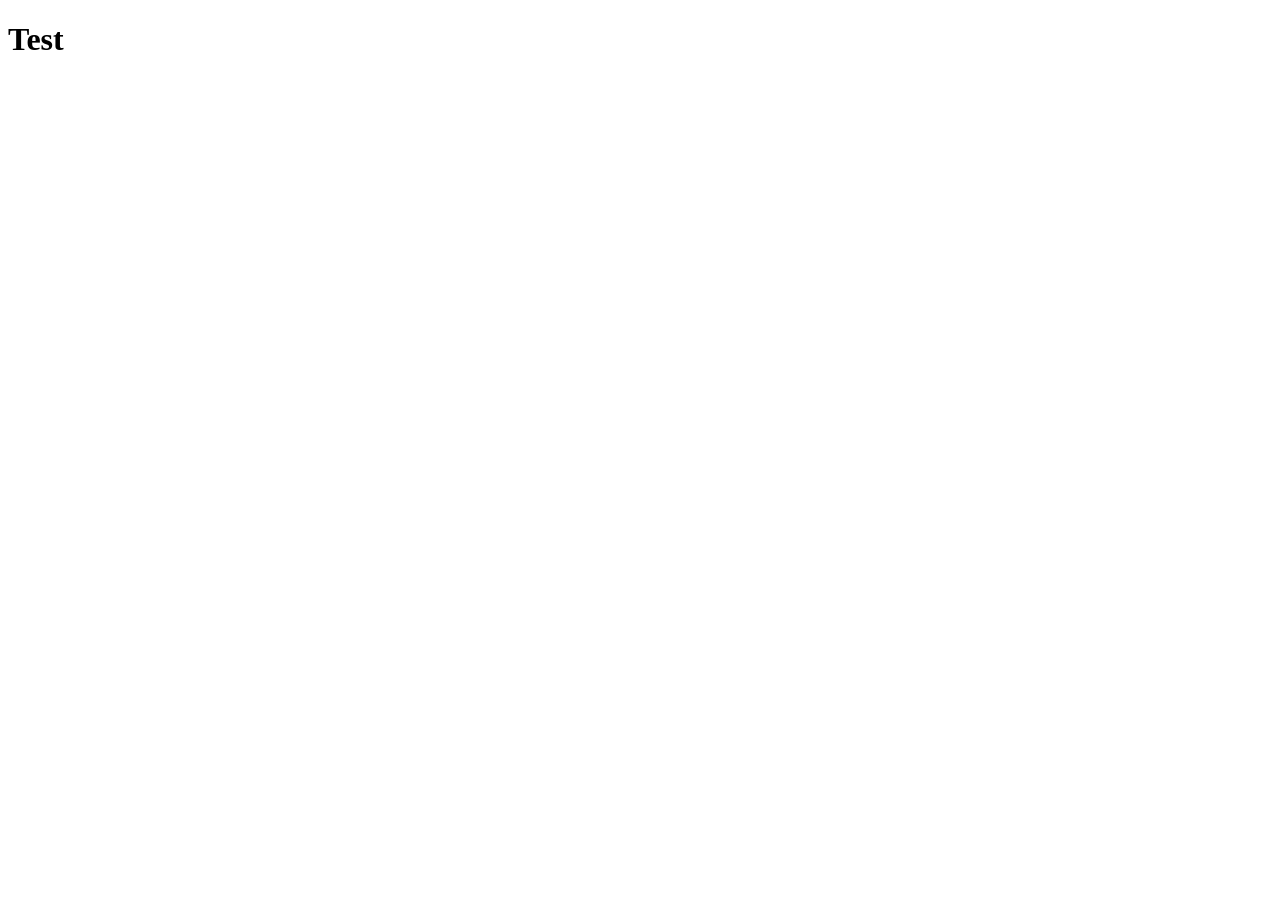
==== index.html @ 261fa039 "Create index.html" ====
<!DOCTYPE html>
  <html lang="en">
  <head>
      <meta charset="UTF-8">
      <meta name="viewport" content="width=device-width, initial-scale=1.0">
      <title>Test Site</title>
  </head>
  <body>
      <h1>Test</h1>
  </body>
  </html>
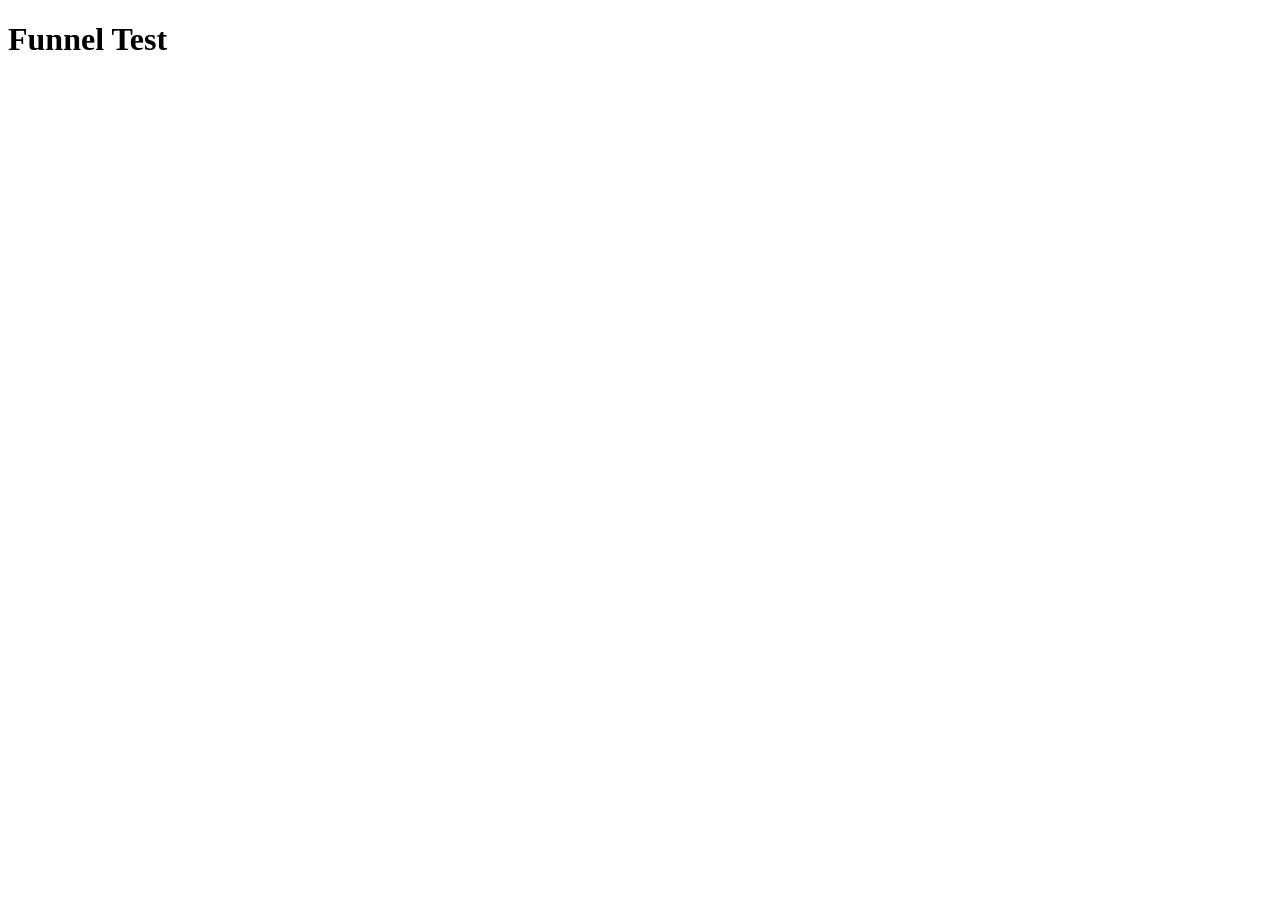
==== commit 77788fd6: "update heading" ====
--- a/index.html
+++ b/index.html
@@ -3,9 +3,9 @@
   <head>
       <meta charset="UTF-8">
       <meta name="viewport" content="width=device-width, initial-scale=1.0">
-      <title>Test Site</title>
+      <title>Funnel Test</title>
   </head>
   <body>
-      <h1>Test</h1>
+      <h1>Funnel Test</h1>
   </body>
   </html>
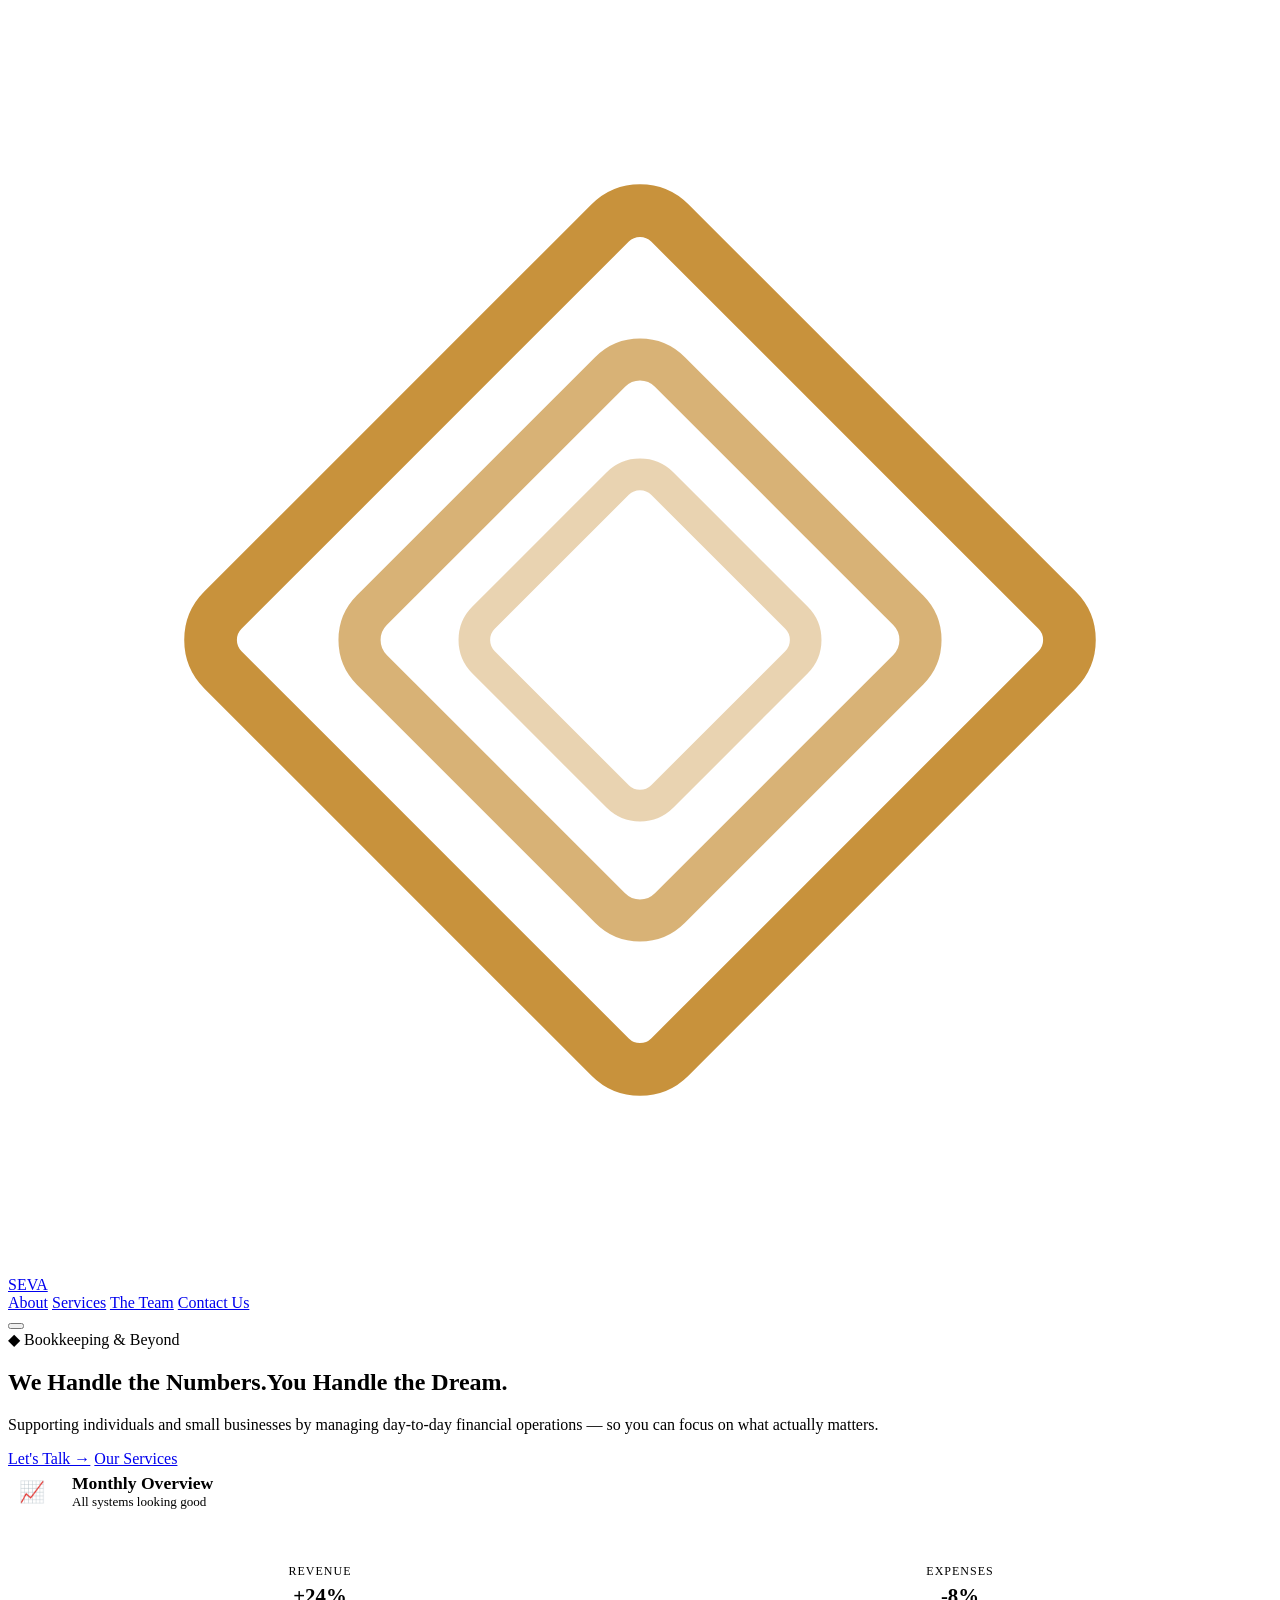
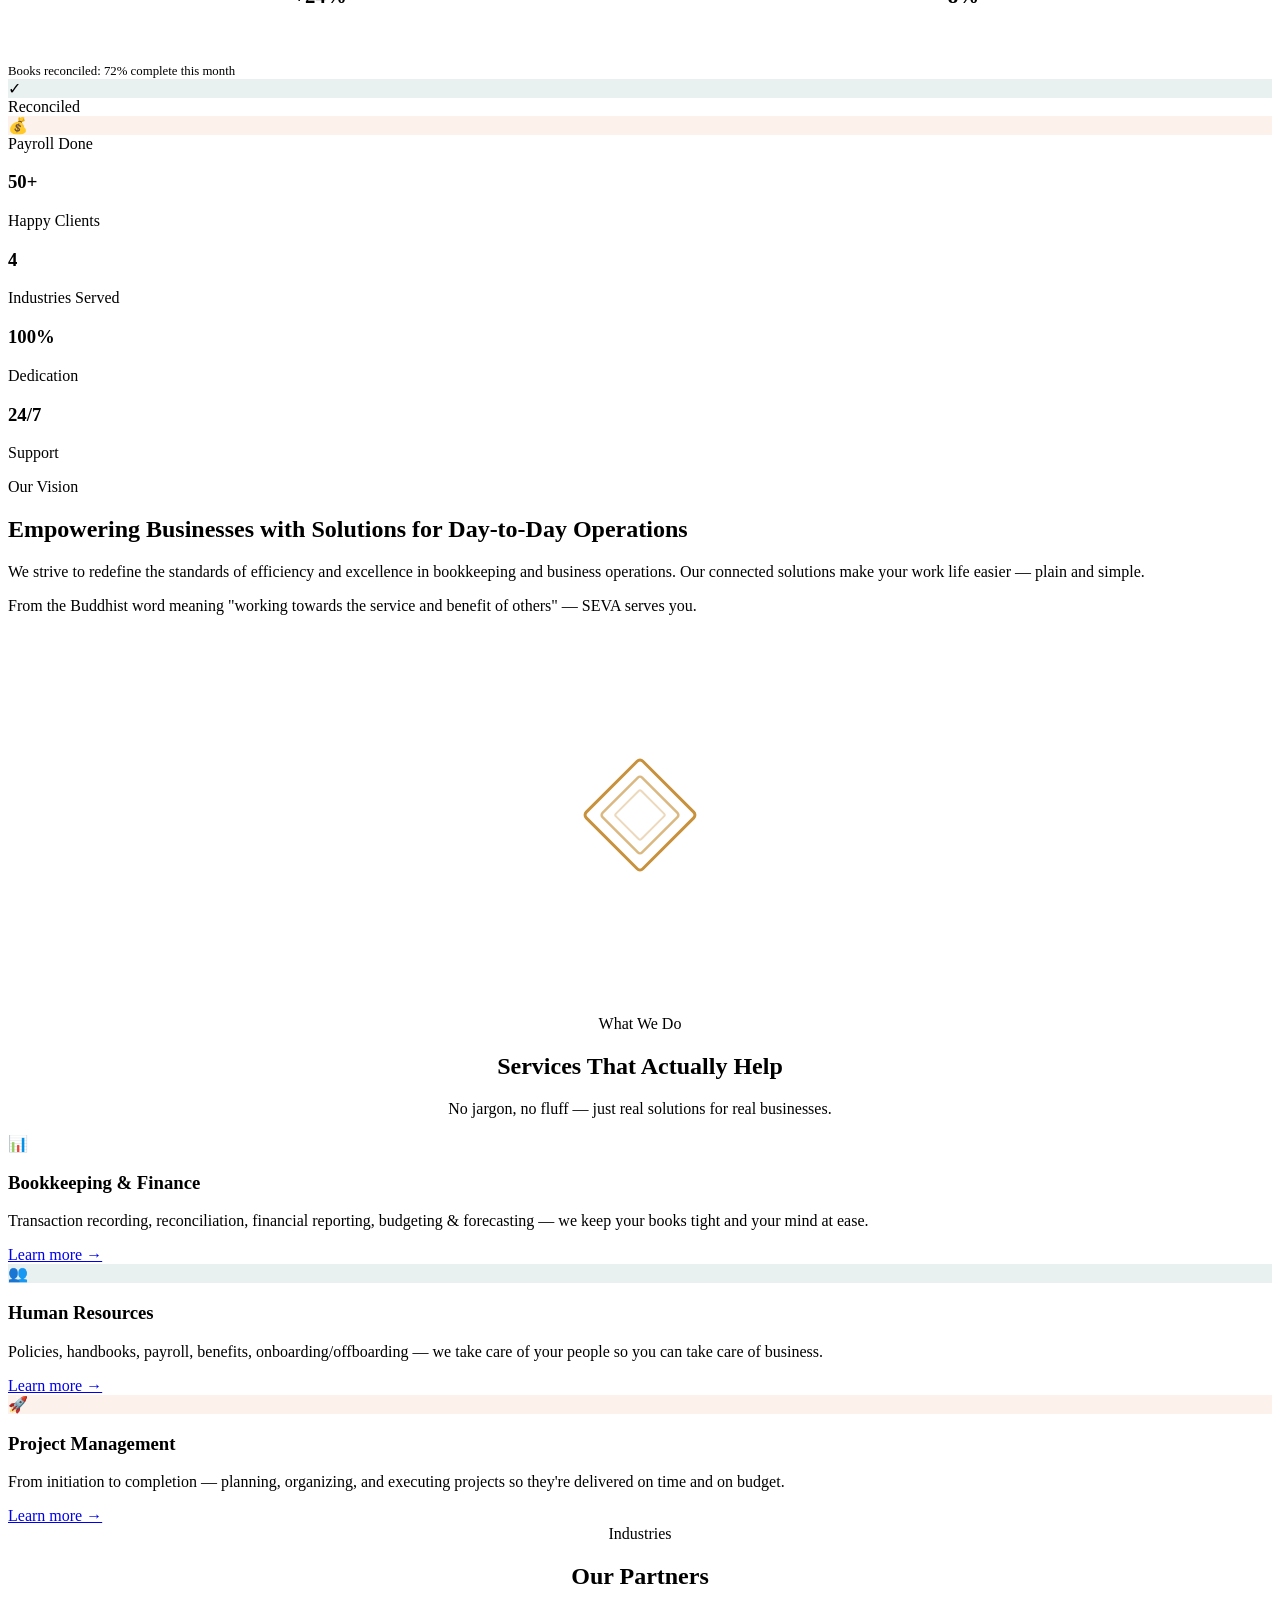
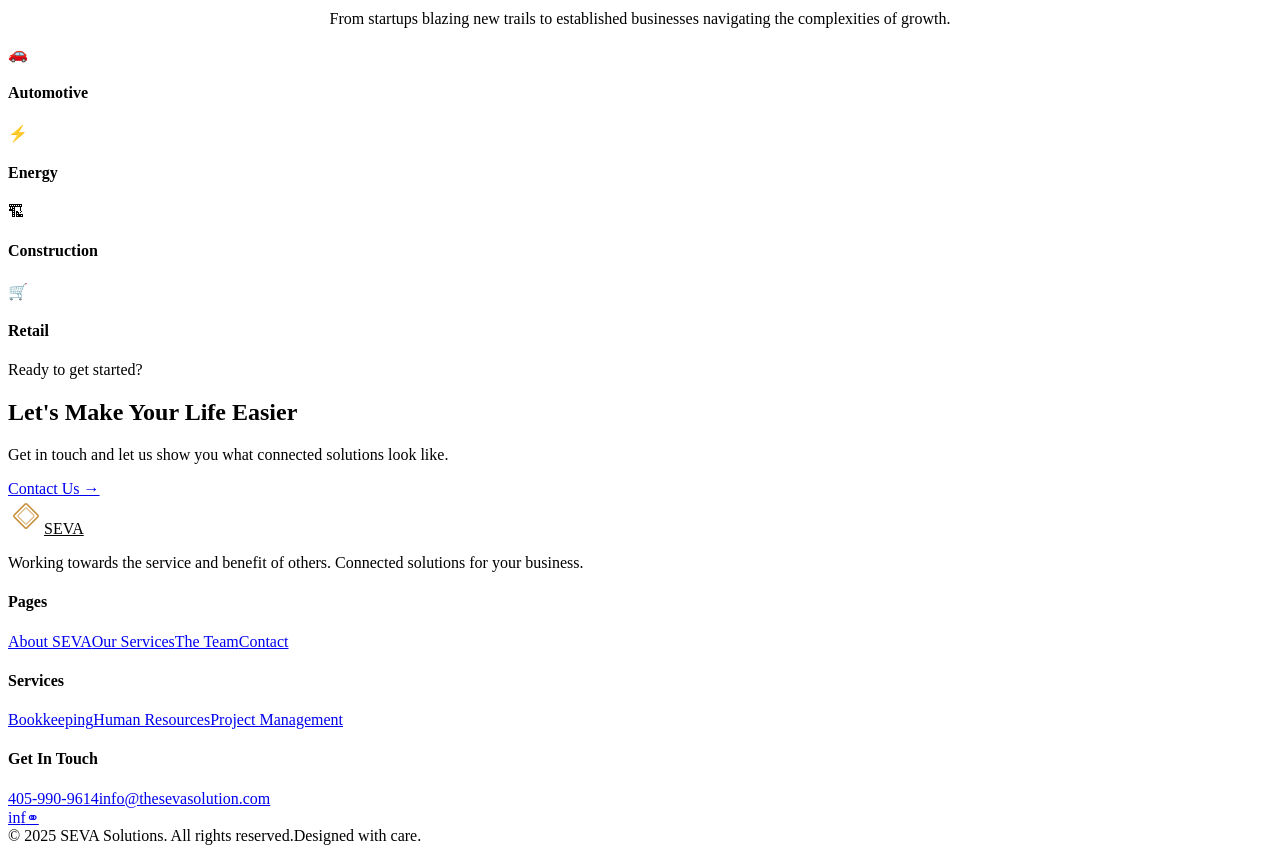
==== commit bb0d1120: "Redesign SEVA homepage" ====
--- a/index.html
+++ b/index.html
@@ -1,11 +1,124 @@
 <!DOCTYPE html>
-  <html lang="en">
-  <head>
-      <meta charset="UTF-8">
-      <meta name="viewport" content="width=device-width, initial-scale=1.0">
-      <title>Funnel Test</title>
-  </head>
-  <body>
-      <h1>Funnel Test</h1>
-  </body>
-  </html>
+<html lang="en">
+<head>
+  <meta charset="UTF-8">
+  <meta name="viewport" content="width=device-width, initial-scale=1.0">
+  <title>SEVA Solutions — Connected Solutions for Your Business</title>
+  <meta name="description" content="SEVA Solutions provides bookkeeping, HR, and project management services for small businesses.">
+  <link rel="preconnect" href="https://fonts.googleapis.com">
+  <link rel="preconnect" href="https://fonts.gstatic.com" crossorigin>
+  <link href="https://fonts.googleapis.com/css2?family=Inter:wght@400;500;600&family=Outfit:wght@500;600;700;800&display=swap" rel="stylesheet">
+  <link rel="stylesheet" href="styles.css">
+</head>
+<body>
+  <nav class="navbar" id="navbar">
+    <div class="container">
+      <a href="index.html" class="nav-logo">
+        <svg viewBox="0 0 60 60" fill="none" xmlns="http://www.w3.org/2000/svg"><rect x="15" y="15" width="30" height="30" rx="2" stroke="#C8923C" stroke-width="2.5" transform="rotate(45 30 30)"/><rect x="20" y="20" width="20" height="20" rx="2" stroke="#C8923C" stroke-width="2" transform="rotate(45 30 30)" opacity="0.7"/><rect x="24" y="24" width="12" height="12" rx="1.5" stroke="#C8923C" stroke-width="1.5" transform="rotate(45 30 30)" opacity="0.4"/></svg>
+        SEVA
+      </a>
+      <div class="nav-links" id="navLinks">
+        <a href="about.html">About</a>
+        <a href="services.html">Services</a>
+        <a href="team.html">The Team</a>
+        <a href="contact.html" class="nav-cta">Contact Us</a>
+      </div>
+      <button class="nav-toggle" id="navToggle" aria-label="Toggle menu"><span></span><span></span><span></span></button>
+    </div>
+  </nav>
+  <section class="hero">
+    <div class="container">
+      <div class="hero-content">
+        <div class="hero-badge">&#9670; Bookkeeping &amp; Beyond</div>
+        <h1>We Handle the Numbers.<span>You Handle the Dream.</span></h1>
+        <p class="hero-desc">Supporting individuals and small businesses by managing day-to-day financial operations — so you can focus on what actually matters.</p>
+        <div class="hero-buttons">
+          <a href="contact.html" class="btn btn-primary">Let's Talk &rarr;</a>
+          <a href="services.html" class="btn btn-outline">Our Services</a>
+        </div>
+      </div>
+      <div class="hero-visual">
+        <div class="hero-card">
+          <div style="display:flex;align-items:center;gap:1rem;margin-bottom:2rem;">
+            <div style="width:48px;height:48px;border-radius:50%;background:var(--gold-glow);display:flex;align-items:center;justify-content:center;font-size:1.3rem;">&#128200;</div>
+            <div><div style="font-family:var(--font-heading);font-weight:700;font-size:1.1rem;">Monthly Overview</div><div style="font-size:0.82rem;color:var(--gray-600);">All systems looking good</div></div>
+          </div>
+          <div style="display:flex;gap:1rem;margin-bottom:1.5rem;">
+            <div style="flex:1;padding:1rem;background:var(--cream);border-radius:var(--radius-sm);text-align:center;"><div style="font-size:0.75rem;color:var(--gray-600);text-transform:uppercase;letter-spacing:1px;margin-bottom:0.3rem;">Revenue</div><div style="font-family:var(--font-heading);font-weight:700;font-size:1.3rem;color:var(--teal);">+24%</div></div>
+            <div style="flex:1;padding:1rem;background:var(--cream);border-radius:var(--radius-sm);text-align:center;"><div style="font-size:0.75rem;color:var(--gray-600);text-transform:uppercase;letter-spacing:1px;margin-bottom:0.3rem;">Expenses</div><div style="font-family:var(--font-heading);font-weight:700;font-size:1.3rem;color:var(--coral);">-8%</div></div>
+          </div>
+          <div style="height:8px;background:var(--gray-100);border-radius:4px;overflow:hidden;"><div style="width:72%;height:100%;background:linear-gradient(90deg,var(--gold),var(--coral));border-radius:4px;"></div></div>
+          <div style="font-size:0.8rem;color:var(--gray-600);margin-top:0.5rem;">Books reconciled: 72% complete this month</div>
+        </div>
+        <div class="floating-badge top-right"><div class="icon" style="background:rgba(42,107,107,0.1);color:var(--teal);">&#10003;</div>Reconciled</div>
+        <div class="floating-badge bottom-left"><div class="icon" style="background:rgba(232,115,74,0.1);color:var(--coral);">&#128176;</div>Payroll Done</div>
+      </div>
+    </div>
+  </section>
+  <section class="stats-bar">
+    <div class="container">
+      <div class="stat-item reveal"><h3>50+</h3><p>Happy Clients</p></div>
+      <div class="stat-item reveal"><h3>4</h3><p>Industries Served</p></div>
+      <div class="stat-item reveal"><h3>100%</h3><p>Dedication</p></div>
+      <div class="stat-item reveal"><h3>24/7</h3><p>Support</p></div>
+    </div>
+  </section>
+  <section class="section" id="vision">
+    <div class="container">
+      <div class="about-grid">
+        <div class="about-content reveal">
+          <div class="section-label">Our Vision</div>
+          <h2 class="section-title">Empowering Businesses with Solutions for Day-to-Day Operations</h2>
+          <p class="section-desc">We strive to redefine the standards of efficiency and excellence in bookkeeping and business operations. Our connected solutions make your work life easier — plain and simple.</p>
+          <div class="highlight-box">From the Buddhist word meaning "working towards the service and benefit of others" — SEVA serves you.</div>
+        </div>
+        <div class="about-img-wrap reveal">
+          <div style="width:100%;height:400px;background:linear-gradient(135deg, var(--cream), var(--gold-glow));border-radius:var(--radius);display:flex;align-items:center;justify-content:center;">
+            <svg viewBox="0 0 200 200" width="200" fill="none" xmlns="http://www.w3.org/2000/svg"><rect x="60" y="60" width="80" height="80" rx="4" stroke="#C8923C" stroke-width="3" transform="rotate(45 100 100)"/><rect x="72" y="72" width="56" height="56" rx="3" stroke="#C8923C" stroke-width="2.5" transform="rotate(45 100 100)" opacity="0.65"/><rect x="82" y="82" width="36" height="36" rx="2" stroke="#C8923C" stroke-width="2" transform="rotate(45 100 100)" opacity="0.35"/></svg>
+          </div>
+        </div>
+      </div>
+    </div>
+  </section>
+  <section class="section section-alt" id="services">
+    <div class="container">
+      <div style="text-align:center;margin-bottom:1rem;"><div class="section-label">What We Do</div><h2 class="section-title">Services That Actually Help</h2><p class="section-desc" style="margin:0 auto;">No jargon, no fluff — just real solutions for real businesses.</p></div>
+      <div class="services-grid">
+        <div class="service-card reveal"><div class="card-icon" style="background:var(--gold-glow);color:var(--gold);">&#128202;</div><h3>Bookkeeping &amp; Finance</h3><p>Transaction recording, reconciliation, financial reporting, budgeting & forecasting — we keep your books tight and your mind at ease.</p><a href="services.html" class="card-link">Learn more &rarr;</a></div>
+        <div class="service-card reveal"><div class="card-icon" style="background:rgba(42,107,107,0.1);color:var(--teal);">&#128101;</div><h3>Human Resources</h3><p>Policies, handbooks, payroll, benefits, onboarding/offboarding — we take care of your people so you can take care of business.</p><a href="services.html" class="card-link">Learn more &rarr;</a></div>
+        <div class="service-card reveal"><div class="card-icon" style="background:rgba(232,115,74,0.1);color:var(--coral);">&#128640;</div><h3>Project Management</h3><p>From initiation to completion — planning, organizing, and executing projects so they're delivered on time and on budget.</p><a href="services.html" class="card-link">Learn more &rarr;</a></div>
+      </div>
+    </div>
+  </section>
+  <section class="section" id="industries">
+    <div class="container">
+      <div style="text-align:center;margin-bottom:1rem;"><div class="section-label">Industries</div><h2 class="section-title">Our Partners</h2><p class="section-desc" style="margin:0 auto;">From startups blazing new trails to established businesses navigating the complexities of growth.</p></div>
+      <div class="industries-grid">
+        <div class="industry-card reveal"><div class="ind-icon">&#128663;</div><h4>Automotive</h4></div>
+        <div class="industry-card reveal"><div class="ind-icon">&#9889;</div><h4>Energy</h4></div>
+        <div class="industry-card reveal"><div class="ind-icon">&#127959;</div><h4>Construction</h4></div>
+        <div class="industry-card reveal"><div class="ind-icon">&#128722;</div><h4>Retail</h4></div>
+      </div>
+    </div>
+  </section>
+  <section class="cta-section">
+    <div class="container"><div class="section-label">Ready to get started?</div><h2>Let's Make Your Life Easier</h2><p>Get in touch and let us show you what connected solutions look like.</p><a href="contact.html" class="btn btn-gold">Contact Us &rarr;</a></div>
+  </section>
+  <footer class="footer">
+    <div class="container">
+      <div class="footer-grid">
+        <div class="footer-brand"><a href="index.html" class="nav-logo" style="color:var(--white);"><svg viewBox="0 0 60 60" fill="none" xmlns="http://www.w3.org/2000/svg" width="36" height="36"><rect x="15" y="15" width="30" height="30" rx="2" stroke="#C8923C" stroke-width="2.5" transform="rotate(45 30 30)"/><rect x="20" y="20" width="20" height="20" rx="2" stroke="#C8923C" stroke-width="2" transform="rotate(45 30 30)" opacity="0.7"/></svg>SEVA</a><p>Working towards the service and benefit of others. Connected solutions for your business.</p></div>
+        <div><h4>Pages</h4><div class="footer-links"><a href="about.html">About SEVA</a><a href="services.html">Our Services</a><a href="team.html">The Team</a><a href="contact.html">Contact</a></div></div>
+        <div><h4>Services</h4><div class="footer-links"><a href="services.html">Bookkeeping</a><a href="services.html">Human Resources</a><a href="services.html">Project Management</a></div></div>
+        <div><h4>Get In Touch</h4><div class="footer-links"><a href="tel:4059909614">405-990-9614</a><a href="mailto:info@thesevasolution.com">info@thesevasolution.com</a></div><div class="footer-social"><a href="https://www.linkedin.com/company/seva/about/" target="_blank" rel="noopener" aria-label="LinkedIn">in</a><a href="https://www.facebook.com/profile.php?id=100067844693832" target="_blank" rel="noopener" aria-label="Facebook">f</a><a href="https://www.instagram.com/sevasolutions" target="_blank" rel="noopener" aria-label="Instagram">&#9901;</a></div></div>
+      </div>
+      <div class="footer-bottom"><span>&copy; 2025 SEVA Solutions. All rights reserved.</span><span>Designed with care.</span></div>
+    </div>
+  </footer>
+  <script>
+    const navbar=document.getElementById('navbar');window.addEventListener('scroll',()=>{navbar.classList.toggle('scrolled',window.scrollY>50);});
+    const navToggle=document.getElementById('navToggle');const navLinks=document.getElementById('navLinks');navToggle.addEventListener('click',()=>{navLinks.classList.toggle('open');});
+    const reveals=document.querySelectorAll('.reveal');const revealObserver=new IntersectionObserver((entries)=>{entries.forEach(entry=>{if(entry.isIntersecting){entry.target.classList.add('visible');}});},{threshold:0.15});reveals.forEach(el=>revealObserver.observe(el));
+  </script>
+</body>
+</html>
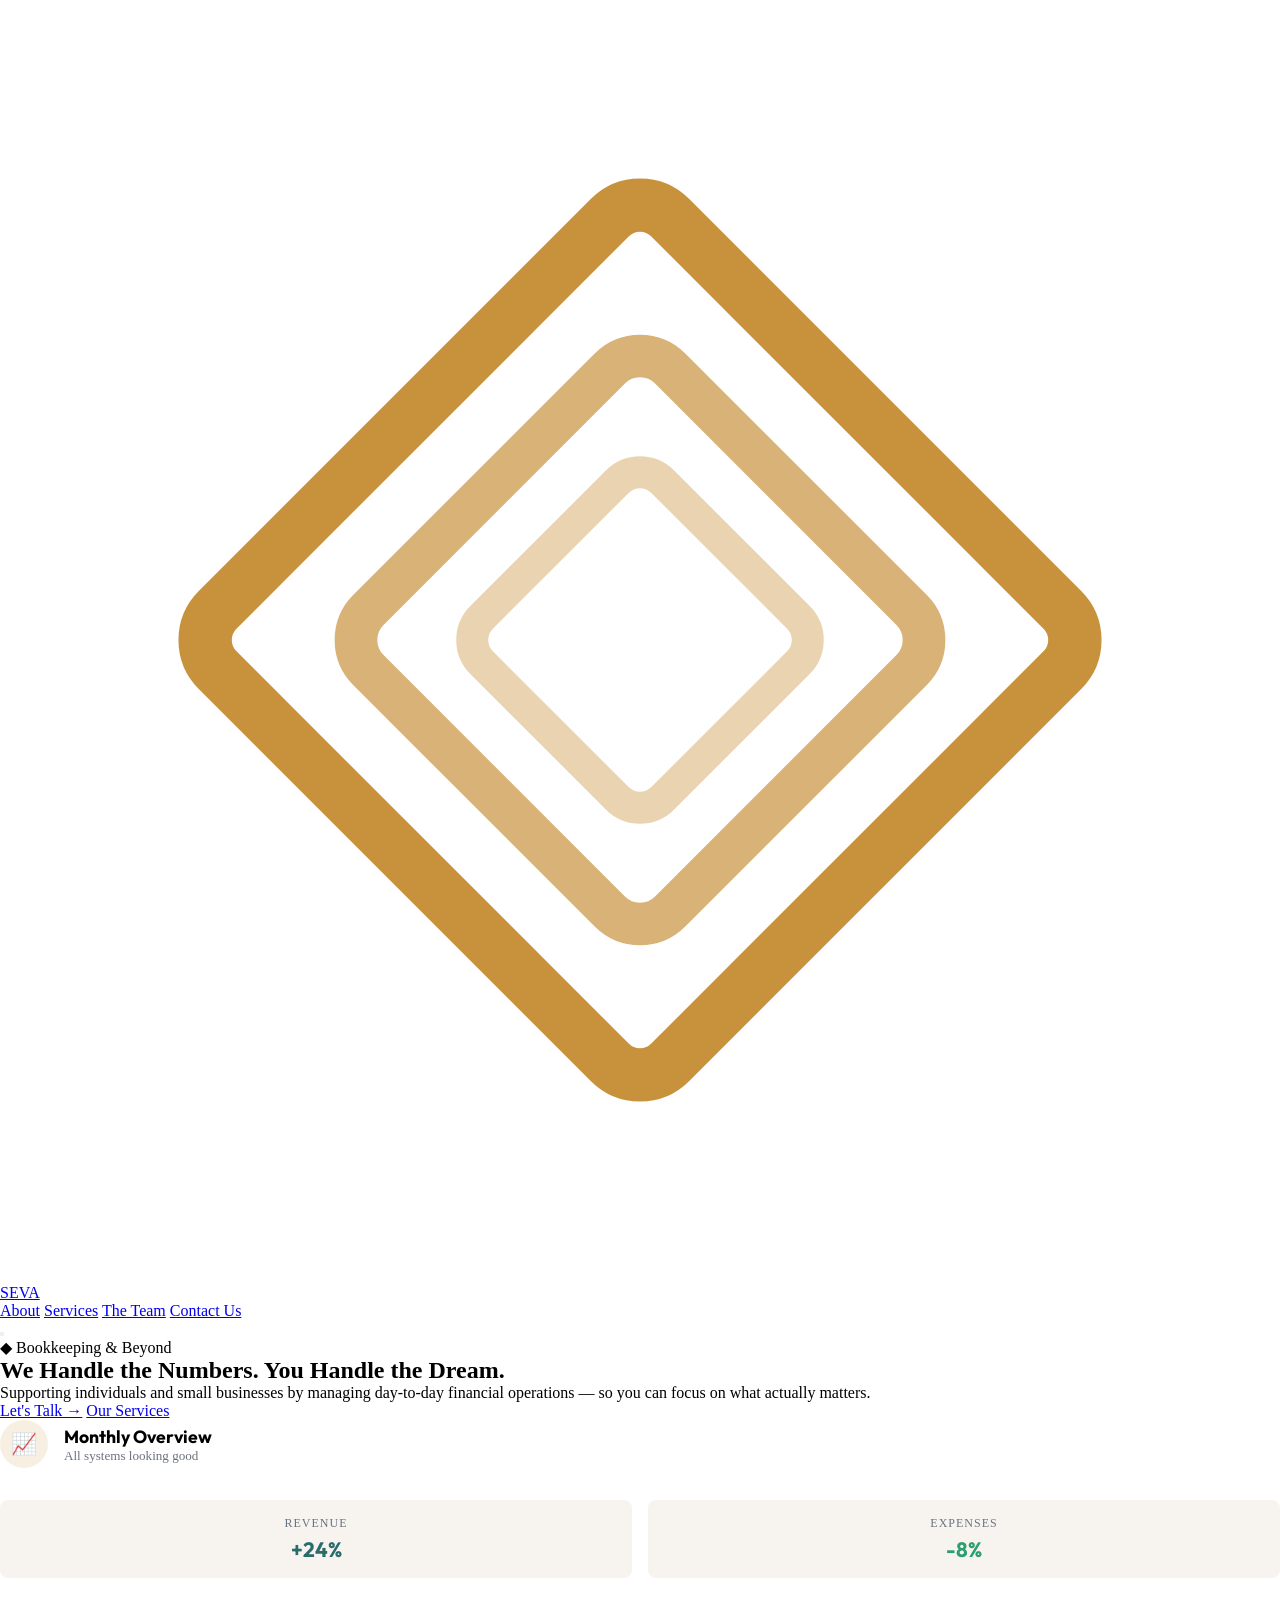
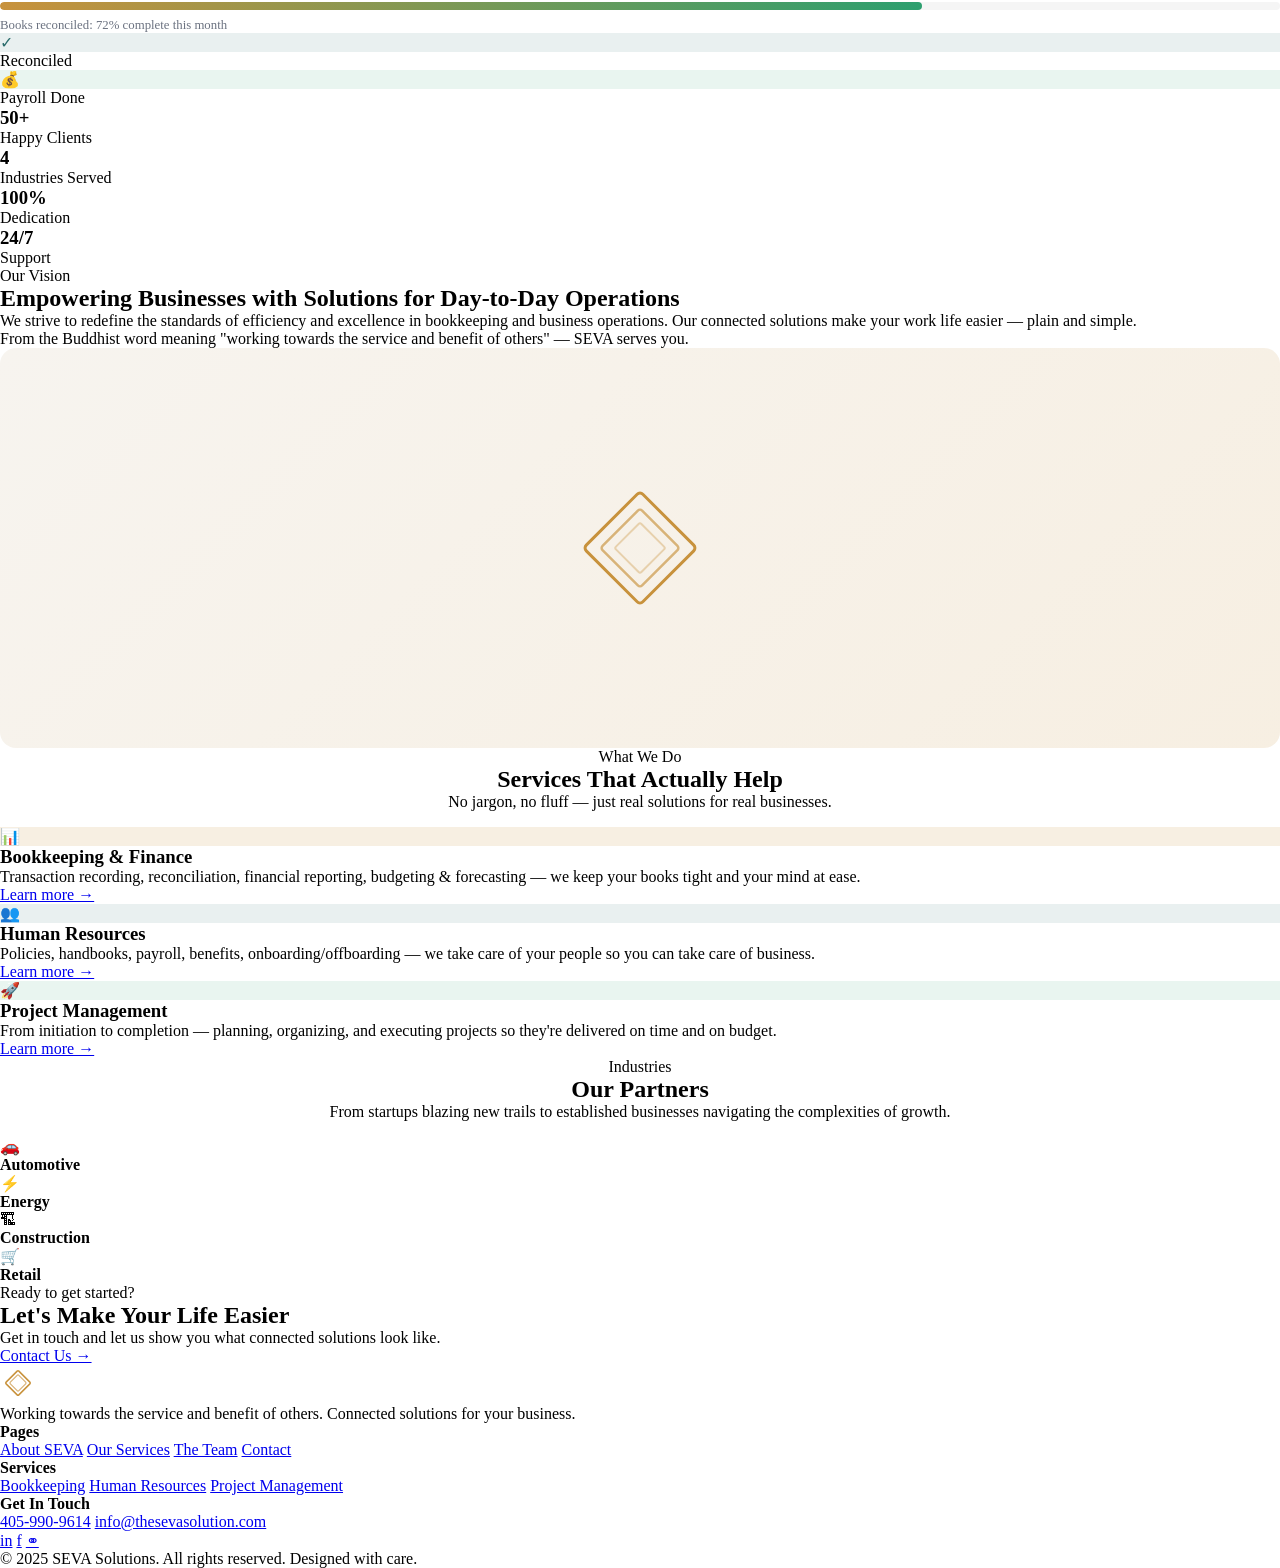
==== commit fdfdb233: "issue fixed" ====
--- a/index.html
+++ b/index.html
@@ -4,17 +4,23 @@
   <meta charset="UTF-8">
   <meta name="viewport" content="width=device-width, initial-scale=1.0">
   <title>SEVA Solutions — Connected Solutions for Your Business</title>
-  <meta name="description" content="SEVA Solutions provides bookkeeping, HR, and project management services for small businesses.">
+  <meta name="description" content="SEVA Solutions provides bookkeeping, HR, and project management services for small businesses. We make your work life easier.">
   <link rel="preconnect" href="https://fonts.googleapis.com">
   <link rel="preconnect" href="https://fonts.gstatic.com" crossorigin>
   <link href="https://fonts.googleapis.com/css2?family=Inter:wght@400;500;600&family=Outfit:wght@500;600;700;800&display=swap" rel="stylesheet">
   <link rel="stylesheet" href="styles.css">
 </head>
 <body>
+
+  <!-- Navigation -->
   <nav class="navbar" id="navbar">
     <div class="container">
       <a href="index.html" class="nav-logo">
-        <svg viewBox="0 0 60 60" fill="none" xmlns="http://www.w3.org/2000/svg"><rect x="15" y="15" width="30" height="30" rx="2" stroke="#C8923C" stroke-width="2.5" transform="rotate(45 30 30)"/><rect x="20" y="20" width="20" height="20" rx="2" stroke="#C8923C" stroke-width="2" transform="rotate(45 30 30)" opacity="0.7"/><rect x="24" y="24" width="12" height="12" rx="1.5" stroke="#C8923C" stroke-width="1.5" transform="rotate(45 30 30)" opacity="0.4"/></svg>
+        <svg viewBox="0 0 60 60" fill="none" xmlns="http://www.w3.org/2000/svg">
+          <rect x="15" y="15" width="30" height="30" rx="2" stroke="#C8923C" stroke-width="2.5" transform="rotate(45 30 30)"/>
+          <rect x="20" y="20" width="20" height="20" rx="2" stroke="#C8923C" stroke-width="2" transform="rotate(45 30 30)" opacity="0.7"/>
+          <rect x="24" y="24" width="12" height="12" rx="1.5" stroke="#C8923C" stroke-width="1.5" transform="rotate(45 30 30)" opacity="0.4"/>
+        </svg>
         SEVA
       </a>
       <div class="nav-links" id="navLinks">
@@ -23,15 +29,24 @@
         <a href="team.html">The Team</a>
         <a href="contact.html" class="nav-cta">Contact Us</a>
       </div>
-      <button class="nav-toggle" id="navToggle" aria-label="Toggle menu"><span></span><span></span><span></span></button>
+      <button class="nav-toggle" id="navToggle" aria-label="Toggle menu">
+        <span></span><span></span><span></span>
+      </button>
     </div>
   </nav>
+
+  <!-- Hero -->
   <section class="hero">
     <div class="container">
       <div class="hero-content">
         <div class="hero-badge">&#9670; Bookkeeping &amp; Beyond</div>
-        <h1>We Handle the Numbers.<span>You Handle the Dream.</span></h1>
-        <p class="hero-desc">Supporting individuals and small businesses by managing day-to-day financial operations — so you can focus on what actually matters.</p>
+        <h1>
+          We Handle the Numbers.
+          <span>You Handle the Dream.</span>
+        </h1>
+        <p class="hero-desc">
+          Supporting individuals and small businesses by managing day-to-day financial operations — so you can focus on what actually matters.
+        </p>
         <div class="hero-buttons">
           <a href="contact.html" class="btn btn-primary">Let's Talk &rarr;</a>
           <a href="services.html" class="btn btn-outline">Our Services</a>
@@ -39,86 +54,234 @@
       </div>
       <div class="hero-visual">
         <div class="hero-card">
-          <div style="display:flex;align-items:center;gap:1rem;margin-bottom:2rem;">
+          <div style="display:flex; align-items:center; gap:1rem; margin-bottom:2rem;">
             <div style="width:48px;height:48px;border-radius:50%;background:var(--gold-glow);display:flex;align-items:center;justify-content:center;font-size:1.3rem;">&#128200;</div>
-            <div><div style="font-family:var(--font-heading);font-weight:700;font-size:1.1rem;">Monthly Overview</div><div style="font-size:0.82rem;color:var(--gray-600);">All systems looking good</div></div>
+            <div>
+              <div style="font-family:var(--font-heading);font-weight:700;font-size:1.1rem;">Monthly Overview</div>
+              <div style="font-size:0.82rem;color:var(--gray-600);">All systems looking good</div>
+            </div>
           </div>
           <div style="display:flex;gap:1rem;margin-bottom:1.5rem;">
-            <div style="flex:1;padding:1rem;background:var(--cream);border-radius:var(--radius-sm);text-align:center;"><div style="font-size:0.75rem;color:var(--gray-600);text-transform:uppercase;letter-spacing:1px;margin-bottom:0.3rem;">Revenue</div><div style="font-family:var(--font-heading);font-weight:700;font-size:1.3rem;color:var(--teal);">+24%</div></div>
-            <div style="flex:1;padding:1rem;background:var(--cream);border-radius:var(--radius-sm);text-align:center;"><div style="font-size:0.75rem;color:var(--gray-600);text-transform:uppercase;letter-spacing:1px;margin-bottom:0.3rem;">Expenses</div><div style="font-family:var(--font-heading);font-weight:700;font-size:1.3rem;color:var(--coral);">-8%</div></div>
-          </div>
-          <div style="height:8px;background:var(--gray-100);border-radius:4px;overflow:hidden;"><div style="width:72%;height:100%;background:linear-gradient(90deg,var(--gold),var(--coral));border-radius:4px;"></div></div>
+            <div style="flex:1;padding:1rem;background:var(--cream);border-radius:var(--radius-sm);text-align:center;">
+              <div style="font-size:0.75rem;color:var(--gray-600);text-transform:uppercase;letter-spacing:1px;margin-bottom:0.3rem;">Revenue</div>
+              <div style="font-family:var(--font-heading);font-weight:700;font-size:1.3rem;color:var(--teal);">+24%</div>
+            </div>
+            <div style="flex:1;padding:1rem;background:var(--cream);border-radius:var(--radius-sm);text-align:center;">
+              <div style="font-size:0.75rem;color:var(--gray-600);text-transform:uppercase;letter-spacing:1px;margin-bottom:0.3rem;">Expenses</div>
+              <div style="font-family:var(--font-heading);font-weight:700;font-size:1.3rem;color:var(--coral);">-8%</div>
+            </div>
+          </div>
+          <div style="height:8px;background:var(--gray-100);border-radius:4px;overflow:hidden;">
+            <div style="width:72%;height:100%;background:linear-gradient(90deg,var(--gold),var(--coral));border-radius:4px;"></div>
+          </div>
           <div style="font-size:0.8rem;color:var(--gray-600);margin-top:0.5rem;">Books reconciled: 72% complete this month</div>
         </div>
-        <div class="floating-badge top-right"><div class="icon" style="background:rgba(42,107,107,0.1);color:var(--teal);">&#10003;</div>Reconciled</div>
-        <div class="floating-badge bottom-left"><div class="icon" style="background:rgba(232,115,74,0.1);color:var(--coral);">&#128176;</div>Payroll Done</div>
-      </div>
-    </div>
-  </section>
+        <div class="floating-badge top-right">
+          <div class="icon" style="background:rgba(42,107,107,0.1);color:var(--teal);">&#10003;</div>
+          Reconciled
+        </div>
+        <div class="floating-badge bottom-left">
+          <div class="icon" style="background:rgba(45,159,111,0.1);color:var(--coral);">&#128176;</div>
+          Payroll Done
+        </div>
+      </div>
+    </div>
+  </section>
+
+  <!-- Stats Bar -->
   <section class="stats-bar">
     <div class="container">
-      <div class="stat-item reveal"><h3>50+</h3><p>Happy Clients</p></div>
-      <div class="stat-item reveal"><h3>4</h3><p>Industries Served</p></div>
-      <div class="stat-item reveal"><h3>100%</h3><p>Dedication</p></div>
-      <div class="stat-item reveal"><h3>24/7</h3><p>Support</p></div>
-    </div>
-  </section>
+      <div class="stat-item reveal">
+        <h3>50+</h3>
+        <p>Happy Clients</p>
+      </div>
+      <div class="stat-item reveal">
+        <h3>4</h3>
+        <p>Industries Served</p>
+      </div>
+      <div class="stat-item reveal">
+        <h3>100%</h3>
+        <p>Dedication</p>
+      </div>
+      <div class="stat-item reveal">
+        <h3>24/7</h3>
+        <p>Support</p>
+      </div>
+    </div>
+  </section>
+
+  <!-- Vision Section -->
   <section class="section" id="vision">
     <div class="container">
       <div class="about-grid">
         <div class="about-content reveal">
           <div class="section-label">Our Vision</div>
           <h2 class="section-title">Empowering Businesses with Solutions for Day-to-Day Operations</h2>
-          <p class="section-desc">We strive to redefine the standards of efficiency and excellence in bookkeeping and business operations. Our connected solutions make your work life easier — plain and simple.</p>
-          <div class="highlight-box">From the Buddhist word meaning "working towards the service and benefit of others" — SEVA serves you.</div>
+          <p class="section-desc">
+            We strive to redefine the standards of efficiency and excellence in bookkeeping and business operations. Our connected solutions make your work life easier — plain and simple.
+          </p>
+          <div class="highlight-box">
+            From the Buddhist word meaning "working towards the service and benefit of others" — SEVA serves you.
+          </div>
         </div>
         <div class="about-img-wrap reveal">
           <div style="width:100%;height:400px;background:linear-gradient(135deg, var(--cream), var(--gold-glow));border-radius:var(--radius);display:flex;align-items:center;justify-content:center;">
-            <svg viewBox="0 0 200 200" width="200" fill="none" xmlns="http://www.w3.org/2000/svg"><rect x="60" y="60" width="80" height="80" rx="4" stroke="#C8923C" stroke-width="3" transform="rotate(45 100 100)"/><rect x="72" y="72" width="56" height="56" rx="3" stroke="#C8923C" stroke-width="2.5" transform="rotate(45 100 100)" opacity="0.65"/><rect x="82" y="82" width="36" height="36" rx="2" stroke="#C8923C" stroke-width="2" transform="rotate(45 100 100)" opacity="0.35"/></svg>
-          </div>
-        </div>
-      </div>
-    </div>
-  </section>
+            <svg viewBox="0 0 200 200" width="200" fill="none" xmlns="http://www.w3.org/2000/svg">
+              <rect x="60" y="60" width="80" height="80" rx="4" stroke="#C8923C" stroke-width="3" transform="rotate(45 100 100)"/>
+              <rect x="72" y="72" width="56" height="56" rx="3" stroke="#C8923C" stroke-width="2.5" transform="rotate(45 100 100)" opacity="0.65"/>
+              <rect x="82" y="82" width="36" height="36" rx="2" stroke="#C8923C" stroke-width="2" transform="rotate(45 100 100)" opacity="0.35"/>
+            </svg>
+          </div>
+        </div>
+      </div>
+    </div>
+  </section>
+
+  <!-- Services Preview -->
   <section class="section section-alt" id="services">
     <div class="container">
-      <div style="text-align:center;margin-bottom:1rem;"><div class="section-label">What We Do</div><h2 class="section-title">Services That Actually Help</h2><p class="section-desc" style="margin:0 auto;">No jargon, no fluff — just real solutions for real businesses.</p></div>
+      <div style="text-align:center; margin-bottom:1rem;">
+        <div class="section-label">What We Do</div>
+        <h2 class="section-title">Services That Actually Help</h2>
+        <p class="section-desc" style="margin:0 auto;">No jargon, no fluff — just real solutions for real businesses.</p>
+      </div>
       <div class="services-grid">
-        <div class="service-card reveal"><div class="card-icon" style="background:var(--gold-glow);color:var(--gold);">&#128202;</div><h3>Bookkeeping &amp; Finance</h3><p>Transaction recording, reconciliation, financial reporting, budgeting & forecasting — we keep your books tight and your mind at ease.</p><a href="services.html" class="card-link">Learn more &rarr;</a></div>
-        <div class="service-card reveal"><div class="card-icon" style="background:rgba(42,107,107,0.1);color:var(--teal);">&#128101;</div><h3>Human Resources</h3><p>Policies, handbooks, payroll, benefits, onboarding/offboarding — we take care of your people so you can take care of business.</p><a href="services.html" class="card-link">Learn more &rarr;</a></div>
-        <div class="service-card reveal"><div class="card-icon" style="background:rgba(232,115,74,0.1);color:var(--coral);">&#128640;</div><h3>Project Management</h3><p>From initiation to completion — planning, organizing, and executing projects so they're delivered on time and on budget.</p><a href="services.html" class="card-link">Learn more &rarr;</a></div>
-      </div>
-    </div>
-  </section>
+        <div class="service-card reveal">
+          <div class="card-icon" style="background:var(--gold-glow);color:var(--gold);">&#128202;</div>
+          <h3>Bookkeeping &amp; Finance</h3>
+          <p>Transaction recording, reconciliation, financial reporting, budgeting & forecasting — we keep your books tight and your mind at ease.</p>
+          <a href="services.html" class="card-link">Learn more &rarr;</a>
+        </div>
+        <div class="service-card reveal">
+          <div class="card-icon" style="background:rgba(42,107,107,0.1);color:var(--teal);">&#128101;</div>
+          <h3>Human Resources</h3>
+          <p>Policies, handbooks, payroll, benefits, onboarding/offboarding — we take care of your people so you can take care of business.</p>
+          <a href="services.html" class="card-link">Learn more &rarr;</a>
+        </div>
+        <div class="service-card reveal">
+          <div class="card-icon" style="background:rgba(45,159,111,0.1);color:var(--coral);">&#128640;</div>
+          <h3>Project Management</h3>
+          <p>From initiation to completion — planning, organizing, and executing projects so they're delivered on time and on budget.</p>
+          <a href="services.html" class="card-link">Learn more &rarr;</a>
+        </div>
+      </div>
+    </div>
+  </section>
+
+  <!-- Industries -->
   <section class="section" id="industries">
     <div class="container">
-      <div style="text-align:center;margin-bottom:1rem;"><div class="section-label">Industries</div><h2 class="section-title">Our Partners</h2><p class="section-desc" style="margin:0 auto;">From startups blazing new trails to established businesses navigating the complexities of growth.</p></div>
+      <div style="text-align:center; margin-bottom:1rem;">
+        <div class="section-label">Industries</div>
+        <h2 class="section-title">Our Partners</h2>
+        <p class="section-desc" style="margin:0 auto;">From startups blazing new trails to established businesses navigating the complexities of growth.</p>
+      </div>
       <div class="industries-grid">
-        <div class="industry-card reveal"><div class="ind-icon">&#128663;</div><h4>Automotive</h4></div>
-        <div class="industry-card reveal"><div class="ind-icon">&#9889;</div><h4>Energy</h4></div>
-        <div class="industry-card reveal"><div class="ind-icon">&#127959;</div><h4>Construction</h4></div>
-        <div class="industry-card reveal"><div class="ind-icon">&#128722;</div><h4>Retail</h4></div>
-      </div>
-    </div>
-  </section>
+        <div class="industry-card reveal">
+          <div class="ind-icon">&#128663;</div>
+          <h4>Automotive</h4>
+        </div>
+        <div class="industry-card reveal">
+          <div class="ind-icon">&#9889;</div>
+          <h4>Energy</h4>
+        </div>
+        <div class="industry-card reveal">
+          <div class="ind-icon">&#127959;</div>
+          <h4>Construction</h4>
+        </div>
+        <div class="industry-card reveal">
+          <div class="ind-icon">&#128722;</div>
+          <h4>Retail</h4>
+        </div>
+      </div>
+    </div>
+  </section>
+
+  <!-- CTA -->
   <section class="cta-section">
-    <div class="container"><div class="section-label">Ready to get started?</div><h2>Let's Make Your Life Easier</h2><p>Get in touch and let us show you what connected solutions look like.</p><a href="contact.html" class="btn btn-gold">Contact Us &rarr;</a></div>
-  </section>
+    <div class="container">
+      <div class="section-label">Ready to get started?</div>
+      <h2>Let's Make Your Life Easier</h2>
+      <p>Get in touch and let us show you what connected solutions look like.</p>
+      <a href="contact.html" class="btn btn-gold">Contact Us &rarr;</a>
+    </div>
+  </section>
+
+  <!-- Footer -->
   <footer class="footer">
     <div class="container">
       <div class="footer-grid">
-        <div class="footer-brand"><a href="index.html" class="nav-logo" style="color:var(--white);"><svg viewBox="0 0 60 60" fill="none" xmlns="http://www.w3.org/2000/svg" width="36" height="36"><rect x="15" y="15" width="30" height="30" rx="2" stroke="#C8923C" stroke-width="2.5" transform="rotate(45 30 30)"/><rect x="20" y="20" width="20" height="20" rx="2" stroke="#C8923C" stroke-width="2" transform="rotate(45 30 30)" opacity="0.7"/></svg>SEVA</a><p>Working towards the service and benefit of others. Connected solutions for your business.</p></div>
-        <div><h4>Pages</h4><div class="footer-links"><a href="about.html">About SEVA</a><a href="services.html">Our Services</a><a href="team.html">The Team</a><a href="contact.html">Contact</a></div></div>
-        <div><h4>Services</h4><div class="footer-links"><a href="services.html">Bookkeeping</a><a href="services.html">Human Resources</a><a href="services.html">Project Management</a></div></div>
-        <div><h4>Get In Touch</h4><div class="footer-links"><a href="tel:4059909614">405-990-9614</a><a href="mailto:info@thesevasolution.com">info@thesevasolution.com</a></div><div class="footer-social"><a href="https://www.linkedin.com/company/seva/about/" target="_blank" rel="noopener" aria-label="LinkedIn">in</a><a href="https://www.facebook.com/profile.php?id=100067844693832" target="_blank" rel="noopener" aria-label="Facebook">f</a><a href="https://www.instagram.com/sevasolutions" target="_blank" rel="noopener" aria-label="Instagram">&#9901;</a></div></div>
-      </div>
-      <div class="footer-bottom"><span>&copy; 2025 SEVA Solutions. All rights reserved.</span><span>Designed with care.</span></div>
+        <div class="footer-brand">
+          <a href="index.html" class="nav-logo" style="color:var(--white);">
+            <svg viewBox="0 0 60 60" fill="none" xmlns="http://www.w3.org/2000/svg" width="36" height="36">
+              <rect x="15" y="15" width="30" height="30" rx="2" stroke="#C8923C" stroke-width="2.5" transform="rotate(45 30 30)"/>
+              <rect x="20" y="20" width="20" height="20" rx="2" stroke="#C8923C" stroke-width="2" transform="rotate(45 30 30)" opacity="0.7"/>
+            </svg>
+            SEVA
+          </a>
+          <p>Working towards the service and benefit of others. Connected solutions for your business.</p>
+        </div>
+        <div>
+          <h4>Pages</h4>
+          <div class="footer-links">
+            <a href="about.html">About SEVA</a>
+            <a href="services.html">Our Services</a>
+            <a href="team.html">The Team</a>
+            <a href="contact.html">Contact</a>
+          </div>
+        </div>
+        <div>
+          <h4>Services</h4>
+          <div class="footer-links">
+            <a href="services.html">Bookkeeping</a>
+            <a href="services.html">Human Resources</a>
+            <a href="services.html">Project Management</a>
+          </div>
+        </div>
+        <div>
+          <h4>Get In Touch</h4>
+          <div class="footer-links">
+            <a href="tel:4059909614">405-990-9614</a>
+            <a href="mailto:info@thesevasolution.com">info@thesevasolution.com</a>
+          </div>
+          <div class="footer-social">
+            <a href="https://www.linkedin.com/company/seva/about/" target="_blank" rel="noopener" aria-label="LinkedIn">in</a>
+            <a href="https://www.facebook.com/profile.php?id=100067844693832" target="_blank" rel="noopener" aria-label="Facebook">f</a>
+            <a href="https://www.instagram.com/sevasolutions" target="_blank" rel="noopener" aria-label="Instagram">&#9901;</a>
+          </div>
+        </div>
+      </div>
+      <div class="footer-bottom">
+        <span>&copy; 2025 SEVA Solutions. All rights reserved.</span>
+        <span>Designed with care.</span>
+      </div>
     </div>
   </footer>
+
   <script>
-    const navbar=document.getElementById('navbar');window.addEventListener('scroll',()=>{navbar.classList.toggle('scrolled',window.scrollY>50);});
-    const navToggle=document.getElementById('navToggle');const navLinks=document.getElementById('navLinks');navToggle.addEventListener('click',()=>{navLinks.classList.toggle('open');});
-    const reveals=document.querySelectorAll('.reveal');const revealObserver=new IntersectionObserver((entries)=>{entries.forEach(entry=>{if(entry.isIntersecting){entry.target.classList.add('visible');}});},{threshold:0.15});reveals.forEach(el=>revealObserver.observe(el));
+    // Navbar scroll effect
+    const navbar = document.getElementById('navbar');
+    window.addEventListener('scroll', () => {
+      navbar.classList.toggle('scrolled', window.scrollY > 50);
+    });
+
+    // Mobile nav toggle
+    const navToggle = document.getElementById('navToggle');
+    const navLinks = document.getElementById('navLinks');
+    navToggle.addEventListener('click', () => {
+      navLinks.classList.toggle('open');
+    });
+
+    // Scroll reveal
+    const reveals = document.querySelectorAll('.reveal');
+    const revealObserver = new IntersectionObserver((entries) => {
+      entries.forEach(entry => {
+        if (entry.isIntersecting) {
+          entry.target.classList.add('visible');
+        }
+      });
+    }, { threshold: 0.15 });
+    reveals.forEach(el => revealObserver.observe(el));
   </script>
 </body>
 </html>
--- a/styles.css
+++ b/styles.css
@@ -0,0 +1 @@
+/* ============================================   SEVA SOLUTIONS — Global Stylesheet   Color Palette from Logo:     Gold:   #C8923C     Navy:   #1E3A5F     Teal:   #2A6B6B     Coral:  #2D9F6F     Light:  #F7F4EF   ============================================ */*, *::before, *::after { box-sizing: border-box; margin: 0; padding: 0; }:root {  --gold: #C8923C;  --gold-light: #D4A85C;  --gold-glow: rgba(200, 146, 60, 0.15);  --navy: #1E3A5F;  --navy-dark: #142942;  --navy-light: #2B5280;  --teal: #2A6B6B;  --teal-light: #3A8B8B;  --coral: #2D9F6F;  --coral-light: #3DB882;  --cream: #F7F4EF;  --white: #FFFFFF;  --gray-100: #F5F5F5;  --gray-200: #E8E8E8;  --gray-300: #D1D1D1;  --gray-600: #6B7280;  --gray-800: #374151;  --font-heading: 'Outfit', sans-serif;  --font-body: 'Inter', sans-serif;  --max-width: 1200px;  --radius: 16px;  --radius-sm: 8px;  --shadow: 0 4px 24px rgba(0,0,0,0.06);  --shadow-lg: 0 12px 48px rgba(0,0,0,0.1);  --transition: 0.3s cubic-bezier(0.4, 0, 0.2, 1);
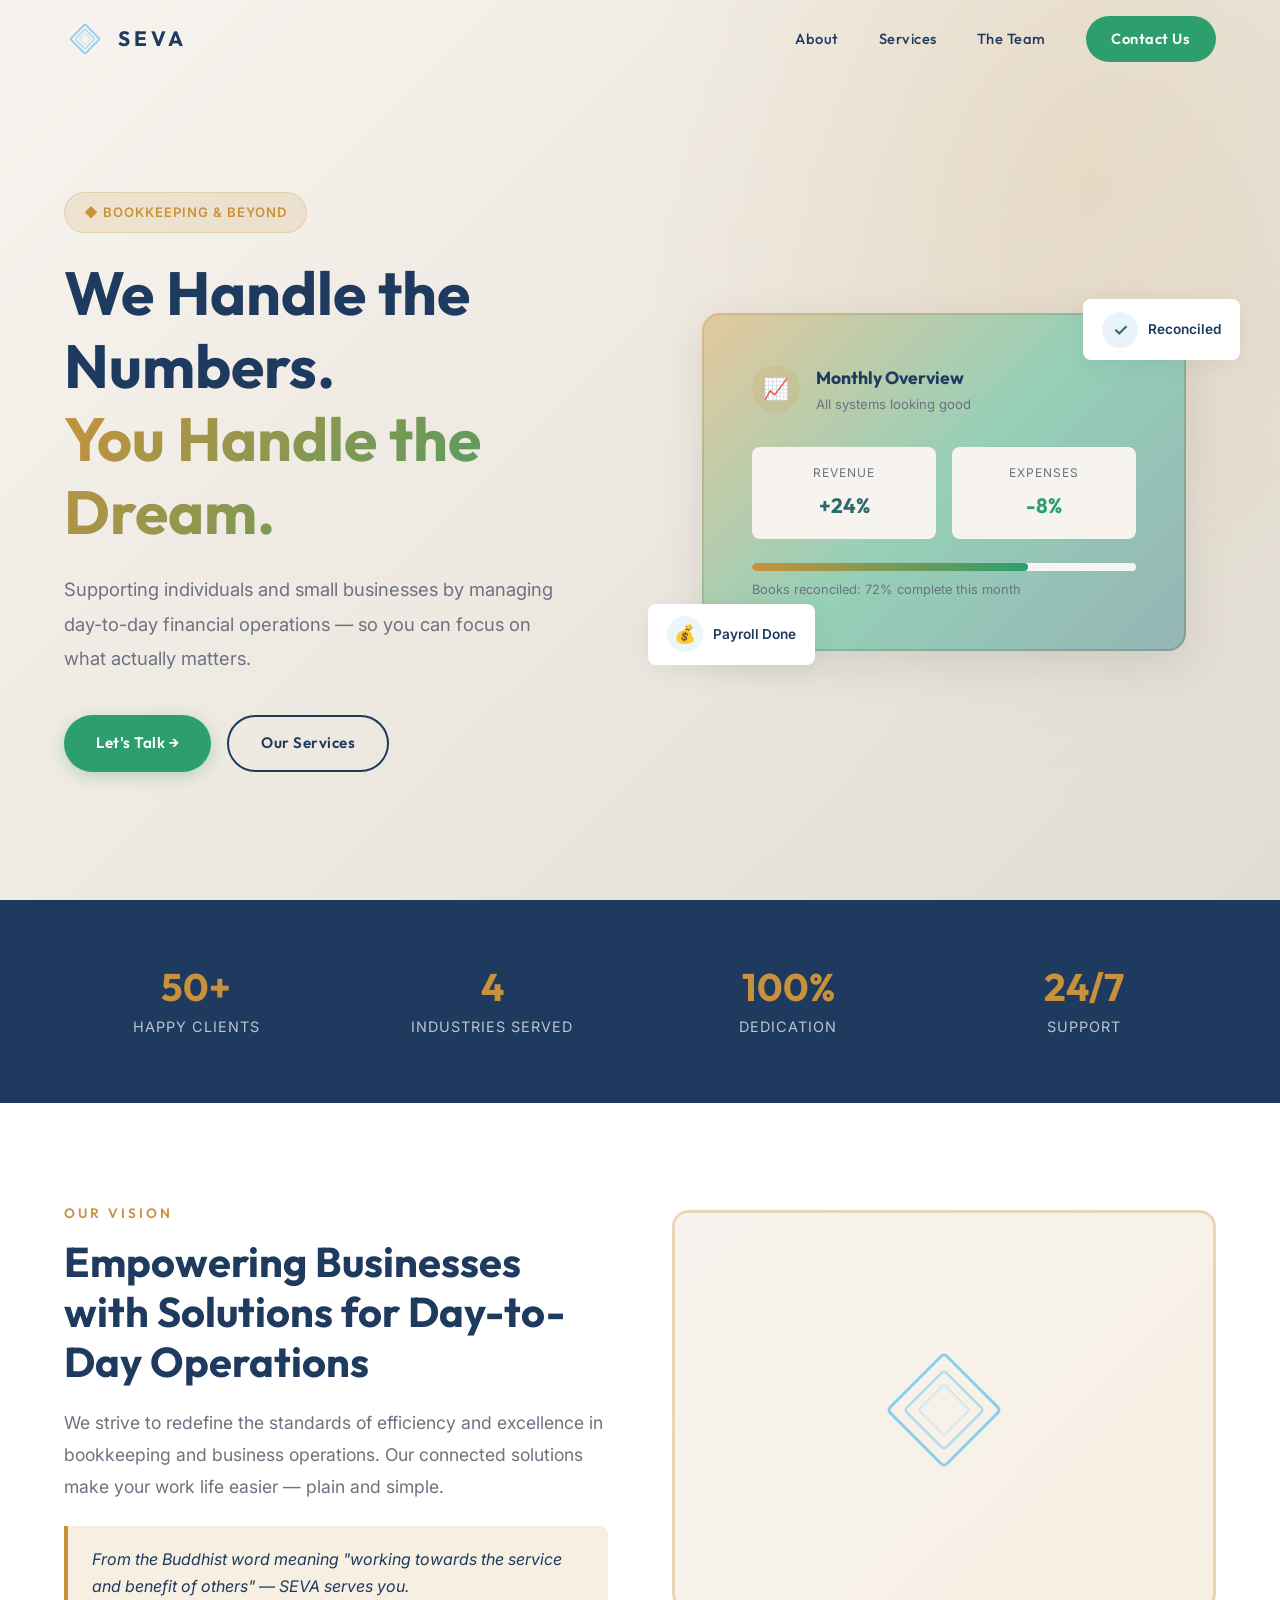
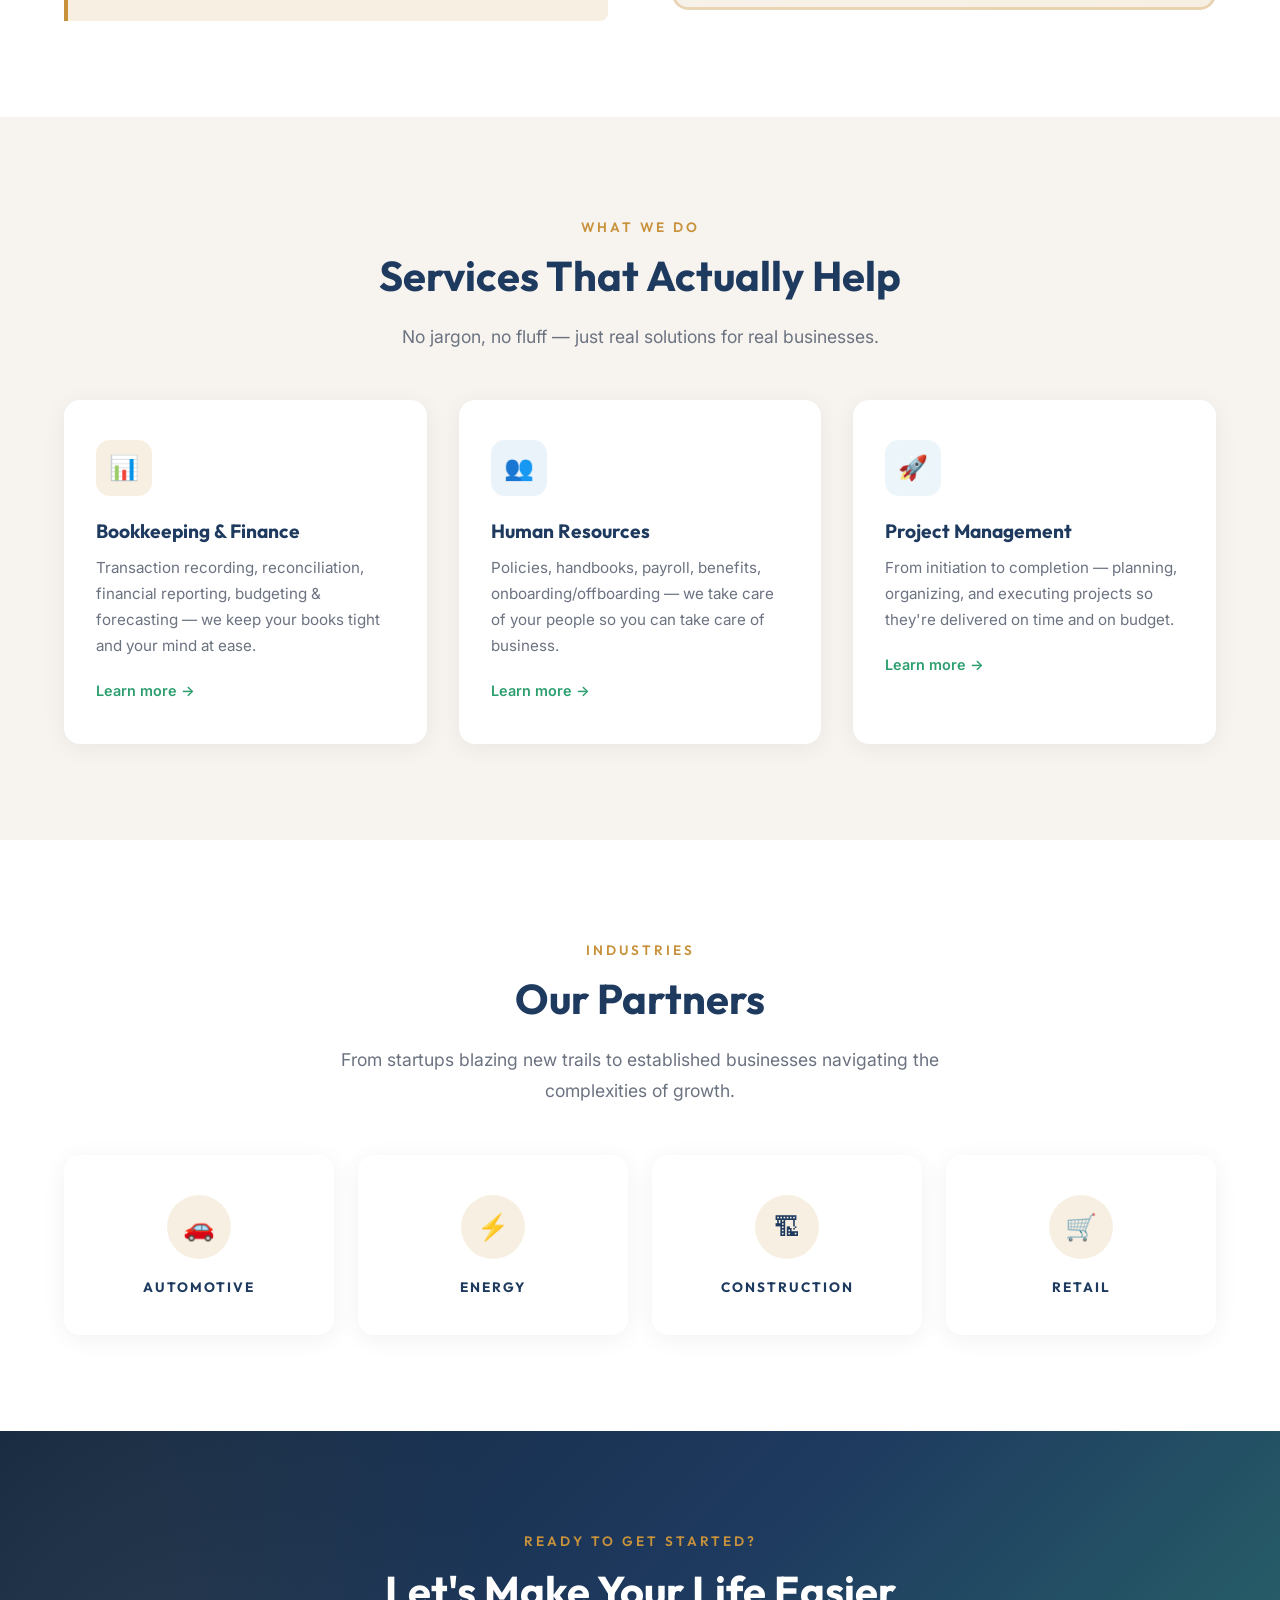
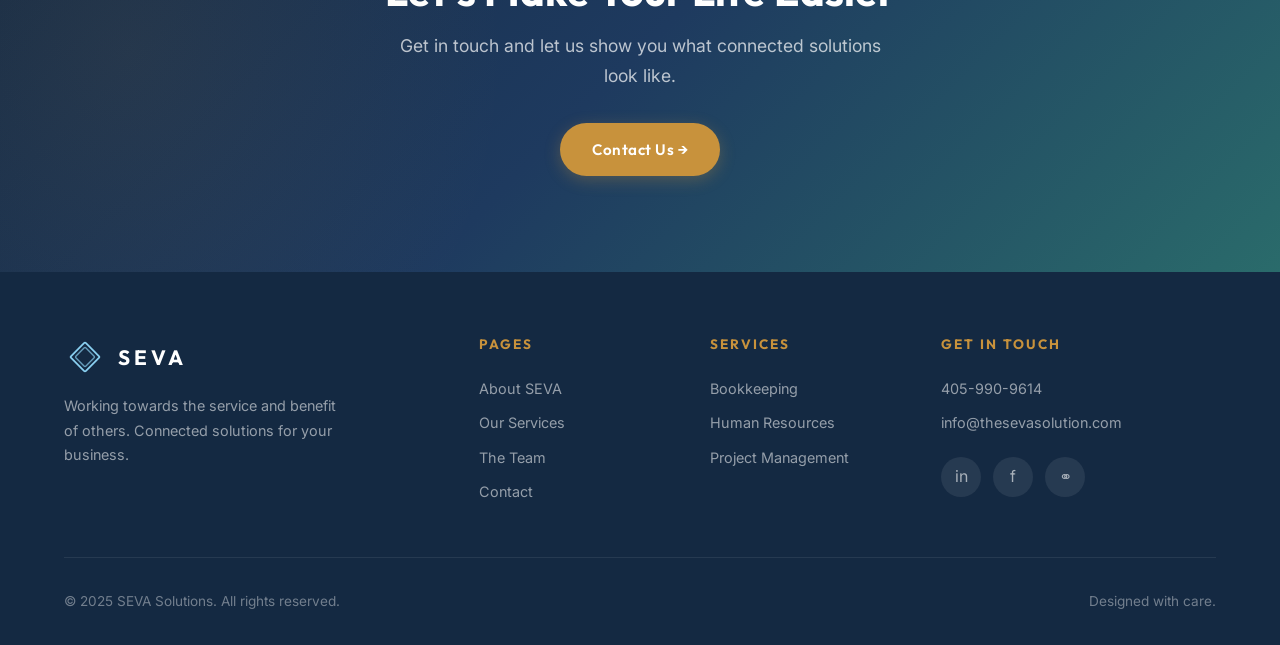
==== commit c498d4c9: "blue" ====
--- a/index.html
+++ b/index.html
@@ -17,9 +17,9 @@
     <div class="container">
       <a href="index.html" class="nav-logo">
         <svg viewBox="0 0 60 60" fill="none" xmlns="http://www.w3.org/2000/svg">
-          <rect x="15" y="15" width="30" height="30" rx="2" stroke="#C8923C" stroke-width="2.5" transform="rotate(45 30 30)"/>
-          <rect x="20" y="20" width="20" height="20" rx="2" stroke="#C8923C" stroke-width="2" transform="rotate(45 30 30)" opacity="0.7"/>
-          <rect x="24" y="24" width="12" height="12" rx="1.5" stroke="#C8923C" stroke-width="1.5" transform="rotate(45 30 30)" opacity="0.4"/>
+          <rect x="15" y="15" width="30" height="30" rx="2" stroke="#89CFF0" stroke-width="2.5" transform="rotate(45 30 30)"/>
+          <rect x="20" y="20" width="20" height="20" rx="2" stroke="#89CFF0" stroke-width="2" transform="rotate(45 30 30)" opacity="0.7"/>
+          <rect x="24" y="24" width="12" height="12" rx="1.5" stroke="#89CFF0" stroke-width="1.5" transform="rotate(45 30 30)" opacity="0.4"/>
         </svg>
         SEVA
       </a>
@@ -77,11 +77,11 @@
           <div style="font-size:0.8rem;color:var(--gray-600);margin-top:0.5rem;">Books reconciled: 72% complete this month</div>
         </div>
         <div class="floating-badge top-right">
-          <div class="icon" style="background:rgba(42,107,107,0.1);color:var(--teal);">&#10003;</div>
+          <div class="icon" style="background:rgba(61,142,202,0.1);color:var(--teal);">&#10003;</div>
           Reconciled
         </div>
         <div class="floating-badge bottom-left">
-          <div class="icon" style="background:rgba(45,159,111,0.1);color:var(--coral);">&#128176;</div>
+          <div class="icon" style="background:rgba(95,168,211,0.12);color:var(--coral);">&#128176;</div>
           Payroll Done
         </div>
       </div>
@@ -127,9 +127,9 @@
         <div class="about-img-wrap reveal">
           <div style="width:100%;height:400px;background:linear-gradient(135deg, var(--cream), var(--gold-glow));border-radius:var(--radius);display:flex;align-items:center;justify-content:center;">
             <svg viewBox="0 0 200 200" width="200" fill="none" xmlns="http://www.w3.org/2000/svg">
-              <rect x="60" y="60" width="80" height="80" rx="4" stroke="#C8923C" stroke-width="3" transform="rotate(45 100 100)"/>
-              <rect x="72" y="72" width="56" height="56" rx="3" stroke="#C8923C" stroke-width="2.5" transform="rotate(45 100 100)" opacity="0.65"/>
-              <rect x="82" y="82" width="36" height="36" rx="2" stroke="#C8923C" stroke-width="2" transform="rotate(45 100 100)" opacity="0.35"/>
+              <rect x="60" y="60" width="80" height="80" rx="4" stroke="#89CFF0" stroke-width="3" transform="rotate(45 100 100)"/>
+              <rect x="72" y="72" width="56" height="56" rx="3" stroke="#89CFF0" stroke-width="2.5" transform="rotate(45 100 100)" opacity="0.65"/>
+              <rect x="82" y="82" width="36" height="36" rx="2" stroke="#89CFF0" stroke-width="2" transform="rotate(45 100 100)" opacity="0.35"/>
             </svg>
           </div>
         </div>
@@ -153,13 +153,13 @@
           <a href="services.html" class="card-link">Learn more &rarr;</a>
         </div>
         <div class="service-card reveal">
-          <div class="card-icon" style="background:rgba(42,107,107,0.1);color:var(--teal);">&#128101;</div>
+          <div class="card-icon" style="background:rgba(61,142,202,0.1);color:var(--teal);">&#128101;</div>
           <h3>Human Resources</h3>
           <p>Policies, handbooks, payroll, benefits, onboarding/offboarding — we take care of your people so you can take care of business.</p>
           <a href="services.html" class="card-link">Learn more &rarr;</a>
         </div>
         <div class="service-card reveal">
-          <div class="card-icon" style="background:rgba(45,159,111,0.1);color:var(--coral);">&#128640;</div>
+          <div class="card-icon" style="background:rgba(95,168,211,0.12);color:var(--coral);">&#128640;</div>
           <h3>Project Management</h3>
           <p>From initiation to completion — planning, organizing, and executing projects so they're delivered on time and on budget.</p>
           <a href="services.html" class="card-link">Learn more &rarr;</a>
@@ -214,8 +214,8 @@
         <div class="footer-brand">
           <a href="index.html" class="nav-logo" style="color:var(--white);">
             <svg viewBox="0 0 60 60" fill="none" xmlns="http://www.w3.org/2000/svg" width="36" height="36">
-              <rect x="15" y="15" width="30" height="30" rx="2" stroke="#C8923C" stroke-width="2.5" transform="rotate(45 30 30)"/>
-              <rect x="20" y="20" width="20" height="20" rx="2" stroke="#C8923C" stroke-width="2" transform="rotate(45 30 30)" opacity="0.7"/>
+              <rect x="15" y="15" width="30" height="30" rx="2" stroke="#89CFF0" stroke-width="2.5" transform="rotate(45 30 30)"/>
+              <rect x="20" y="20" width="20" height="20" rx="2" stroke="#89CFF0" stroke-width="2" transform="rotate(45 30 30)" opacity="0.7"/>
             </svg>
             SEVA
           </a>
--- a/styles.css
+++ b/styles.css
@@ -1 +1,923 @@
-/* ============================================   SEVA SOLUTIONS — Global Stylesheet   Color Palette from Logo:     Gold:   #C8923C     Navy:   #1E3A5F     Teal:   #2A6B6B     Coral:  #2D9F6F     Light:  #F7F4EF   ============================================ */*, *::before, *::after { box-sizing: border-box; margin: 0; padding: 0; }:root {  --gold: #C8923C;  --gold-light: #D4A85C;  --gold-glow: rgba(200, 146, 60, 0.15);  --navy: #1E3A5F;  --navy-dark: #142942;  --navy-light: #2B5280;  --teal: #2A6B6B;  --teal-light: #3A8B8B;  --coral: #2D9F6F;  --coral-light: #3DB882;  --cream: #F7F4EF;  --white: #FFFFFF;  --gray-100: #F5F5F5;  --gray-200: #E8E8E8;  --gray-300: #D1D1D1;  --gray-600: #6B7280;  --gray-800: #374151;  --font-heading: 'Outfit', sans-serif;  --font-body: 'Inter', sans-serif;  --max-width: 1200px;  --radius: 16px;  --radius-sm: 8px;  --shadow: 0 4px 24px rgba(0,0,0,0.06);  --shadow-lg: 0 12px 48px rgba(0,0,0,0.1);  --transition: 0.3s cubic-bezier(0.4, 0, 0.2, 1);
+/* ============================================
+   SEVA SOLUTIONS — Global Stylesheet
+   Color Palette from Logo:
+     Gold:   #C8923C
+     Navy:   #1E3A5F
+     Teal:   #2A6B6B
+     Coral:  #2D9F6F
+     Light:  #F7F4EF
+   ============================================ */
+
+/* ---------- Reset & Base ---------- */
+*, *::before, *::after { box-sizing: border-box; margin: 0; padding: 0; }
+
+:root {
+  --gold: #C8923C;
+  --gold-light: #D4A85C;
+  --gold-glow: rgba(200, 146, 60, 0.15);
+  --navy: #1E3A5F;
+  --navy-dark: #142942;
+  --navy-light: #2B5280;
+  --teal: #2A6B6B;
+  --teal-light: #3A8B8B;
+  --coral: #2D9F6F;
+  --coral-light: #3DB882;
+  --cream: #F7F4EF;
+  --white: #FFFFFF;
+  --gray-100: #F5F5F5;
+  --gray-200: #E8E8E8;
+  --gray-300: #D1D1D1;
+  --gray-600: #6B7280;
+  --gray-800: #374151;
+  --font-heading: 'Outfit', sans-serif;
+  --font-body: 'Inter', sans-serif;
+  --max-width: 1200px;
+  --radius: 16px;
+  --radius-sm: 8px;
+  --shadow: 0 4px 24px rgba(0,0,0,0.06);
+  --shadow-lg: 0 12px 48px rgba(0,0,0,0.1);
+  --transition: 0.3s cubic-bezier(0.4, 0, 0.2, 1);
+}
+
+html { scroll-behavior: smooth; font-size: 16px; }
+
+body {
+  font-family: var(--font-body);
+  color: var(--navy);
+  background: var(--white);
+  line-height: 1.7;
+  -webkit-font-smoothing: antialiased;
+  overflow-x: hidden;
+}
+
+img { max-width: 100%; height: auto; display: block; }
+a { text-decoration: none; color: inherit; transition: var(--transition); }
+ul { list-style: none; }
+
+.container {
+  width: 90%;
+  max-width: var(--max-width);
+  margin: 0 auto;
+}
+
+/* ---------- Typography ---------- */
+h1, h2, h3, h4 { font-family: var(--font-heading); font-weight: 700; line-height: 1.2; }
+h1 { font-size: clamp(2.4rem, 5vw, 3.8rem); }
+h2 { font-size: clamp(1.8rem, 3.5vw, 2.6rem); }
+h3 { font-size: clamp(1.2rem, 2vw, 1.5rem); }
+
+.section-label {
+  font-family: var(--font-heading);
+  font-size: 0.85rem;
+  font-weight: 600;
+  letter-spacing: 3px;
+  text-transform: uppercase;
+  color: var(--gold);
+  margin-bottom: 0.75rem;
+  display: inline-block;
+}
+
+.section-title {
+  margin-bottom: 1.25rem;
+  color: var(--navy);
+}
+
+.section-desc {
+  font-size: 1.1rem;
+  color: var(--gray-600);
+  max-width: 620px;
+  line-height: 1.8;
+}
+
+/* ---------- Buttons ---------- */
+.btn {
+  display: inline-flex;
+  align-items: center;
+  gap: 0.5rem;
+  padding: 0.85rem 2rem;
+  border-radius: 50px;
+  font-family: var(--font-heading);
+  font-weight: 600;
+  font-size: 0.95rem;
+  letter-spacing: 0.5px;
+  cursor: pointer;
+  border: none;
+  transition: var(--transition);
+  position: relative;
+  overflow: hidden;
+}
+
+.btn-primary {
+  background: var(--coral);
+  color: var(--white);
+  box-shadow: 0 4px 16px rgba(45, 159, 111, 0.3);
+}
+.btn-primary:hover {
+  background: var(--coral-light);
+  transform: translateY(-2px);
+  box-shadow: 0 6px 24px rgba(45, 159, 111, 0.4);
+}
+
+.btn-outline {
+  background: transparent;
+  color: var(--navy);
+  border: 2px solid var(--navy);
+}
+.btn-outline:hover {
+  background: var(--navy);
+  color: var(--white);
+  transform: translateY(-2px);
+}
+
+.btn-gold {
+  background: var(--gold);
+  color: var(--white);
+  box-shadow: 0 4px 16px rgba(200, 146, 60, 0.3);
+}
+.btn-gold:hover {
+  background: var(--gold-light);
+  transform: translateY(-2px);
+  box-shadow: 0 6px 24px rgba(200, 146, 60, 0.4);
+}
+
+/* ---------- Navigation ---------- */
+.navbar {
+  position: fixed;
+  top: 0;
+  left: 0;
+  right: 0;
+  z-index: 1000;
+  padding: 1rem 0;
+  transition: var(--transition);
+  background: transparent;
+}
+
+.navbar.scrolled {
+  background: rgba(255, 255, 255, 0.95);
+  backdrop-filter: blur(12px);
+  box-shadow: 0 2px 24px rgba(0,0,0,0.06);
+  padding: 0.6rem 0;
+}
+
+.navbar .container {
+  display: flex;
+  align-items: center;
+  justify-content: space-between;
+}
+
+.nav-logo {
+  display: flex;
+  align-items: center;
+  gap: 0.75rem;
+  font-family: var(--font-heading);
+  font-weight: 700;
+  font-size: 1.3rem;
+  letter-spacing: 4px;
+  color: var(--navy);
+}
+
+.nav-logo svg {
+  width: 42px;
+  height: 42px;
+}
+
+.nav-links {
+  display: flex;
+  align-items: center;
+  gap: 2.5rem;
+}
+
+.nav-links a {
+  font-family: var(--font-heading);
+  font-weight: 500;
+  font-size: 0.92rem;
+  letter-spacing: 0.5px;
+  color: var(--navy);
+  position: relative;
+  padding: 0.25rem 0;
+}
+
+.nav-links a::after {
+  content: '';
+  position: absolute;
+  bottom: -2px;
+  left: 0;
+  width: 0;
+  height: 2px;
+  background: var(--gold);
+  border-radius: 2px;
+  transition: var(--transition);
+}
+
+.nav-links a:hover::after,
+.nav-links a.active::after {
+  width: 100%;
+}
+
+.nav-cta {
+  padding: 0.65rem 1.6rem !important;
+  background: var(--coral);
+  color: var(--white) !important;
+  border-radius: 50px;
+  font-weight: 600 !important;
+}
+.nav-cta::after { display: none !important; }
+.nav-cta:hover {
+  background: var(--coral-light);
+  transform: translateY(-1px);
+}
+
+/* Mobile Nav Toggle */
+.nav-toggle {
+  display: none;
+  flex-direction: column;
+  gap: 5px;
+  cursor: pointer;
+  background: none;
+  border: none;
+  padding: 4px;
+}
+
+.nav-toggle span {
+  width: 26px;
+  height: 2.5px;
+  background: var(--navy);
+  border-radius: 2px;
+  transition: var(--transition);
+}
+
+/* ---------- Hero Section ---------- */
+.hero {
+  min-height: 100vh;
+  display: flex;
+  align-items: center;
+  position: relative;
+  overflow: hidden;
+  background: linear-gradient(135deg, var(--cream) 0%, #EDE8E0 50%, #E0DDD6 100%);
+}
+
+.hero::before {
+  content: '';
+  position: absolute;
+  top: -50%;
+  right: -20%;
+  width: 70%;
+  height: 140%;
+  background: radial-gradient(ellipse, var(--gold-glow), transparent 70%);
+  pointer-events: none;
+}
+
+.hero .container {
+  display: grid;
+  grid-template-columns: 1fr 1fr;
+  gap: 4rem;
+  align-items: center;
+  padding: 8rem 0 4rem;
+}
+
+.hero-content { position: relative; z-index: 2; }
+
+.hero-badge {
+  display: inline-flex;
+  align-items: center;
+  gap: 0.5rem;
+  padding: 0.5rem 1.2rem;
+  border-radius: 50px;
+  background: var(--gold-glow);
+  border: 1px solid rgba(200, 146, 60, 0.25);
+  color: var(--gold);
+  font-size: 0.82rem;
+  font-weight: 600;
+  letter-spacing: 1px;
+  text-transform: uppercase;
+  margin-bottom: 1.5rem;
+}
+
+.hero h1 { margin-bottom: 1.5rem; }
+
+.hero h1 span {
+  display: block;
+  background: linear-gradient(135deg, var(--gold) 0%, var(--coral) 100%);
+  -webkit-background-clip: text;
+  -webkit-text-fill-color: transparent;
+  background-clip: text;
+}
+
+.hero-desc {
+  font-size: 1.15rem;
+  color: var(--gray-600);
+  line-height: 1.85;
+  margin-bottom: 2.5rem;
+  max-width: 500px;
+}
+
+.hero-buttons {
+  display: flex;
+  gap: 1rem;
+  flex-wrap: wrap;
+}
+
+.hero-visual {
+  position: relative;
+  display: flex;
+  justify-content: center;
+  align-items: center;
+}
+
+.hero-card {
+  width: 100%;
+  max-width: 480px;
+  background: var(--white);
+  border-radius: var(--radius);
+  padding: 3rem;
+  box-shadow: var(--shadow-lg);
+  position: relative;
+  z-index: 2;
+}
+
+.hero-card::before {
+  content: '';
+  position: absolute;
+  top: -2px;
+  left: -2px;
+  right: -2px;
+  bottom: -2px;
+  background: linear-gradient(135deg, var(--gold), var(--coral), var(--teal));
+  border-radius: calc(var(--radius) + 2px);
+  z-index: -1;
+  opacity: 0.5;
+}
+
+.floating-badge {
+  position: absolute;
+  background: var(--white);
+  border-radius: var(--radius-sm);
+  padding: 0.8rem 1.2rem;
+  box-shadow: var(--shadow);
+  display: flex;
+  align-items: center;
+  gap: 0.6rem;
+  font-size: 0.85rem;
+  font-weight: 600;
+  z-index: 3;
+  animation: float 3s ease-in-out infinite;
+}
+
+.floating-badge.top-right {
+  top: -1rem;
+  right: -1.5rem;
+  animation-delay: 0.5s;
+}
+
+.floating-badge.bottom-left {
+  bottom: -1rem;
+  left: -1.5rem;
+  animation-delay: 1s;
+}
+
+.floating-badge .icon {
+  width: 36px;
+  height: 36px;
+  border-radius: 50%;
+  display: flex;
+  align-items: center;
+  justify-content: center;
+  font-size: 1.1rem;
+}
+
+@keyframes float {
+  0%, 100% { transform: translateY(0); }
+  50% { transform: translateY(-8px); }
+}
+
+/* ---------- Stats Bar ---------- */
+.stats-bar {
+  padding: 4rem 0;
+  background: var(--navy);
+  color: var(--white);
+}
+
+.stats-bar .container {
+  display: grid;
+  grid-template-columns: repeat(4, 1fr);
+  gap: 2rem;
+  text-align: center;
+}
+
+.stat-item h3 {
+  font-size: 2.4rem;
+  color: var(--gold);
+  margin-bottom: 0.3rem;
+}
+
+.stat-item p {
+  font-size: 0.9rem;
+  opacity: 0.7;
+  letter-spacing: 1px;
+  text-transform: uppercase;
+}
+
+/* ---------- Section Padding ---------- */
+.section {
+  padding: 6rem 0;
+}
+
+.section-alt {
+  background: var(--cream);
+}
+
+.section-dark {
+  background: var(--navy);
+  color: var(--white);
+}
+
+.section-dark .section-label { color: var(--gold); }
+.section-dark .section-title { color: var(--white); }
+.section-dark .section-desc { color: rgba(255,255,255,0.65); }
+
+/* ---------- Service Cards ---------- */
+.services-grid {
+  display: grid;
+  grid-template-columns: repeat(3, 1fr);
+  gap: 2rem;
+  margin-top: 3rem;
+}
+
+.service-card {
+  background: var(--white);
+  border-radius: var(--radius);
+  padding: 2.5rem 2rem;
+  box-shadow: var(--shadow);
+  transition: var(--transition);
+  position: relative;
+  overflow: hidden;
+}
+
+.service-card::before {
+  content: '';
+  position: absolute;
+  top: 0;
+  left: 0;
+  right: 0;
+  height: 4px;
+  background: linear-gradient(90deg, var(--gold), var(--coral));
+  transform: scaleX(0);
+  transition: var(--transition);
+}
+
+.service-card:hover {
+  transform: translateY(-6px);
+  box-shadow: var(--shadow-lg);
+}
+
+.service-card:hover::before {
+  transform: scaleX(1);
+}
+
+.service-card .card-icon {
+  width: 56px;
+  height: 56px;
+  border-radius: 14px;
+  display: flex;
+  align-items: center;
+  justify-content: center;
+  font-size: 1.5rem;
+  margin-bottom: 1.5rem;
+}
+
+.service-card h3 {
+  margin-bottom: 0.75rem;
+  font-size: 1.2rem;
+}
+
+.service-card p {
+  color: var(--gray-600);
+  font-size: 0.95rem;
+  line-height: 1.7;
+}
+
+.service-card .card-link {
+  display: inline-flex;
+  align-items: center;
+  gap: 0.4rem;
+  margin-top: 1.25rem;
+  color: var(--coral);
+  font-weight: 600;
+  font-size: 0.9rem;
+}
+
+.service-card .card-link:hover { gap: 0.7rem; }
+
+/* ---------- Industries / Partners ---------- */
+.industries-grid {
+  display: grid;
+  grid-template-columns: repeat(4, 1fr);
+  gap: 1.5rem;
+  margin-top: 3rem;
+}
+
+.industry-card {
+  text-align: center;
+  padding: 2.5rem 1.5rem;
+  background: var(--white);
+  border-radius: var(--radius);
+  box-shadow: var(--shadow);
+  transition: var(--transition);
+}
+
+.industry-card:hover {
+  transform: translateY(-4px);
+  box-shadow: var(--shadow-lg);
+}
+
+.industry-card .ind-icon {
+  width: 64px;
+  height: 64px;
+  border-radius: 50%;
+  background: var(--gold-glow);
+  display: flex;
+  align-items: center;
+  justify-content: center;
+  margin: 0 auto 1.25rem;
+  font-size: 1.6rem;
+}
+
+.industry-card h4 {
+  font-size: 0.85rem;
+  letter-spacing: 2px;
+  text-transform: uppercase;
+  color: var(--navy);
+}
+
+/* ---------- About / Vision Section ---------- */
+.about-grid {
+  display: grid;
+  grid-template-columns: 1fr 1fr;
+  gap: 4rem;
+  align-items: center;
+}
+
+.about-img-wrap {
+  position: relative;
+  border-radius: var(--radius);
+  overflow: hidden;
+}
+
+.about-img-wrap img {
+  width: 100%;
+  height: 400px;
+  object-fit: cover;
+  border-radius: var(--radius);
+}
+
+.about-img-wrap::after {
+  content: '';
+  position: absolute;
+  inset: 0;
+  border-radius: var(--radius);
+  border: 3px solid var(--gold);
+  opacity: 0.3;
+}
+
+.about-content .highlight-box {
+  background: var(--gold-glow);
+  border-left: 4px solid var(--gold);
+  padding: 1.25rem 1.5rem;
+  border-radius: 0 var(--radius-sm) var(--radius-sm) 0;
+  margin-top: 1.5rem;
+  font-style: italic;
+  color: var(--navy);
+}
+
+/* ---------- Team Section ---------- */
+.team-grid {
+  display: grid;
+  grid-template-columns: repeat(2, 1fr);
+  gap: 3rem;
+  margin-top: 3rem;
+}
+
+.team-card {
+  background: var(--white);
+  border-radius: var(--radius);
+  overflow: hidden;
+  box-shadow: var(--shadow);
+  transition: var(--transition);
+}
+
+.team-card:hover {
+  transform: translateY(-4px);
+  box-shadow: var(--shadow-lg);
+}
+
+.team-card-img {
+  height: 320px;
+  background: linear-gradient(135deg, var(--cream), var(--gray-200));
+  display: flex;
+  align-items: center;
+  justify-content: center;
+  font-size: 4rem;
+  position: relative;
+  overflow: hidden;
+}
+
+.team-card-img::after {
+  content: '';
+  position: absolute;
+  bottom: 0;
+  left: 0;
+  right: 0;
+  height: 60%;
+  background: linear-gradient(to top, var(--white), transparent);
+}
+
+.team-card-body {
+  padding: 2rem 2rem 2.5rem;
+}
+
+.team-card-body h3 { margin-bottom: 0.25rem; }
+
+.team-card-body .role {
+  color: var(--gold);
+  font-weight: 600;
+  font-size: 0.85rem;
+  letter-spacing: 1.5px;
+  text-transform: uppercase;
+  margin-bottom: 1rem;
+}
+
+.team-card-body p {
+  color: var(--gray-600);
+  font-size: 0.95rem;
+  line-height: 1.7;
+}
+
+/* ---------- CTA Section ---------- */
+.cta-section {
+  padding: 6rem 0;
+  background: linear-gradient(135deg, var(--navy-dark) 0%, var(--navy) 50%, var(--teal) 100%);
+  text-align: center;
+  color: var(--white);
+  position: relative;
+  overflow: hidden;
+}
+
+.cta-section::before {
+  content: '';
+  position: absolute;
+  top: -50%;
+  left: -20%;
+  width: 60%;
+  height: 200%;
+  background: radial-gradient(ellipse, rgba(200, 146, 60, 0.08), transparent 70%);
+}
+
+.cta-section h2 {
+  margin-bottom: 1rem;
+  color: var(--white);
+}
+
+.cta-section p {
+  opacity: 0.7;
+  margin-bottom: 2rem;
+  font-size: 1.1rem;
+  max-width: 500px;
+  margin-left: auto;
+  margin-right: auto;
+}
+
+/* ---------- Contact Form ---------- */
+.contact-grid {
+  display: grid;
+  grid-template-columns: 1fr 1fr;
+  gap: 4rem;
+  margin-top: 3rem;
+}
+
+.contact-info-card {
+  display: flex;
+  gap: 1rem;
+  padding: 1.5rem;
+  border-radius: var(--radius-sm);
+  transition: var(--transition);
+}
+
+.contact-info-card:hover {
+  background: var(--gold-glow);
+}
+
+.contact-info-card .ci-icon {
+  width: 48px;
+  height: 48px;
+  min-width: 48px;
+  border-radius: 12px;
+  background: var(--gold-glow);
+  display: flex;
+  align-items: center;
+  justify-content: center;
+  font-size: 1.2rem;
+  color: var(--gold);
+}
+
+.contact-info-card h4 { margin-bottom: 0.25rem; }
+.contact-info-card p { color: var(--gray-600); font-size: 0.95rem; }
+
+.contact-form {
+  display: flex;
+  flex-direction: column;
+  gap: 1.25rem;
+}
+
+.form-group { position: relative; }
+
+.form-group input,
+.form-group textarea {
+  width: 100%;
+  padding: 1rem 1.25rem;
+  border: 2px solid var(--gray-200);
+  border-radius: var(--radius-sm);
+  font-family: var(--font-body);
+  font-size: 0.95rem;
+  color: var(--navy);
+  transition: var(--transition);
+  background: var(--white);
+  outline: none;
+}
+
+.form-group input:focus,
+.form-group textarea:focus {
+  border-color: var(--gold);
+  box-shadow: 0 0 0 4px var(--gold-glow);
+}
+
+.form-group textarea { min-height: 140px; resize: vertical; }
+
+.form-row {
+  display: grid;
+  grid-template-columns: 1fr 1fr;
+  gap: 1.25rem;
+}
+
+/* ---------- Footer ---------- */
+.footer {
+  background: var(--navy-dark);
+  color: var(--white);
+  padding: 4rem 0 2rem;
+}
+
+.footer-grid {
+  display: grid;
+  grid-template-columns: 2fr 1fr 1fr 1.5fr;
+  gap: 3rem;
+  margin-bottom: 3rem;
+}
+
+.footer-brand p {
+  color: rgba(255,255,255,0.55);
+  font-size: 0.9rem;
+  line-height: 1.7;
+  margin-top: 1rem;
+  max-width: 280px;
+}
+
+.footer h4 {
+  font-size: 0.85rem;
+  letter-spacing: 2px;
+  text-transform: uppercase;
+  color: var(--gold);
+  margin-bottom: 1.25rem;
+}
+
+.footer-links a {
+  display: block;
+  padding: 0.3rem 0;
+  color: rgba(255,255,255,0.55);
+  font-size: 0.9rem;
+  transition: var(--transition);
+}
+
+.footer-links a:hover {
+  color: var(--white);
+  padding-left: 0.3rem;
+}
+
+.footer-social {
+  display: flex;
+  gap: 0.75rem;
+  margin-top: 1rem;
+}
+
+.footer-social a {
+  width: 40px;
+  height: 40px;
+  border-radius: 50%;
+  background: rgba(255,255,255,0.08);
+  display: flex;
+  align-items: center;
+  justify-content: center;
+  color: rgba(255,255,255,0.6);
+  font-size: 1rem;
+  transition: var(--transition);
+}
+
+.footer-social a:hover {
+  background: var(--gold);
+  color: var(--white);
+  transform: translateY(-2px);
+}
+
+.footer-bottom {
+  border-top: 1px solid rgba(255,255,255,0.08);
+  padding-top: 2rem;
+  display: flex;
+  justify-content: space-between;
+  align-items: center;
+  color: rgba(255,255,255,0.4);
+  font-size: 0.85rem;
+}
+
+/* ---------- Page Headers ---------- */
+.page-header {
+  padding: 10rem 0 4rem;
+  background: linear-gradient(135deg, var(--navy-dark) 0%, var(--navy) 60%, var(--teal) 100%);
+  text-align: center;
+  color: var(--white);
+  position: relative;
+  overflow: hidden;
+}
+
+.page-header::before {
+  content: '';
+  position: absolute;
+  top: -30%;
+  right: -10%;
+  width: 50%;
+  height: 160%;
+  background: radial-gradient(ellipse, rgba(200,146,60,0.1), transparent 70%);
+}
+
+.page-header h1 {
+  color: var(--white);
+  margin-bottom: 1rem;
+  position: relative;
+}
+
+.page-header p {
+  color: rgba(255,255,255,0.65);
+  font-size: 1.15rem;
+  max-width: 600px;
+  margin: 0 auto;
+  position: relative;
+}
+
+/* ---------- Scroll Animations ---------- */
+.reveal {
+  opacity: 0;
+  transform: translateY(30px);
+  transition: opacity 0.6s ease, transform 0.6s ease;
+}
+
+.reveal.visible {
+  opacity: 1;
+  transform: translateY(0);
+}
+
+/* ---------- Responsive ---------- */
+@media (max-width: 1024px) {
+  .hero .container { grid-template-columns: 1fr; text-align: center; }
+  .hero-content { order: 1; }
+  .hero-visual { order: 0; margin-bottom: 2rem; }
+  .hero-desc { margin-left: auto; margin-right: auto; }
+  .hero-buttons { justify-content: center; }
+  .services-grid { grid-template-columns: repeat(2, 1fr); }
+  .about-grid { grid-template-columns: 1fr; }
+  .contact-grid { grid-template-columns: 1fr; }
+  .footer-grid { grid-template-columns: repeat(2, 1fr); }
+  .stats-bar .container { grid-template-columns: repeat(2, 1fr); }
+}
+
+@media (max-width: 768px) {
+  .nav-links {
+    display: none;
+    position: fixed;
+    top: 0;
+    left: 0;
+    right: 0;
+    bottom: 0;
+    background: rgba(255,255,255,0.98);
+    backdrop-filter: blur(12px);
+    flex-direction: column;
+    justify-content: center;
+    gap: 2rem;
+    z-index: 999;
+  }
+  .nav-links.open { display: flex; }
+  .nav-toggle { display: flex; z-index: 1001; }
+  .services-grid { grid-template-columns: 1fr; }
+  .industries-grid { grid-template-columns: repeat(2, 1fr); }
+  .team-grid { grid-template-columns: 1fr; }
+  .footer-grid { grid-template-columns: 1fr; }
+  .form-row { grid-template-columns: 1fr; }
+  .stats-bar .container { grid-template-columns: 1fr; gap: 1.5rem; }
+  .hero { min-height: auto; padding: 6rem 0 3rem; }
+}
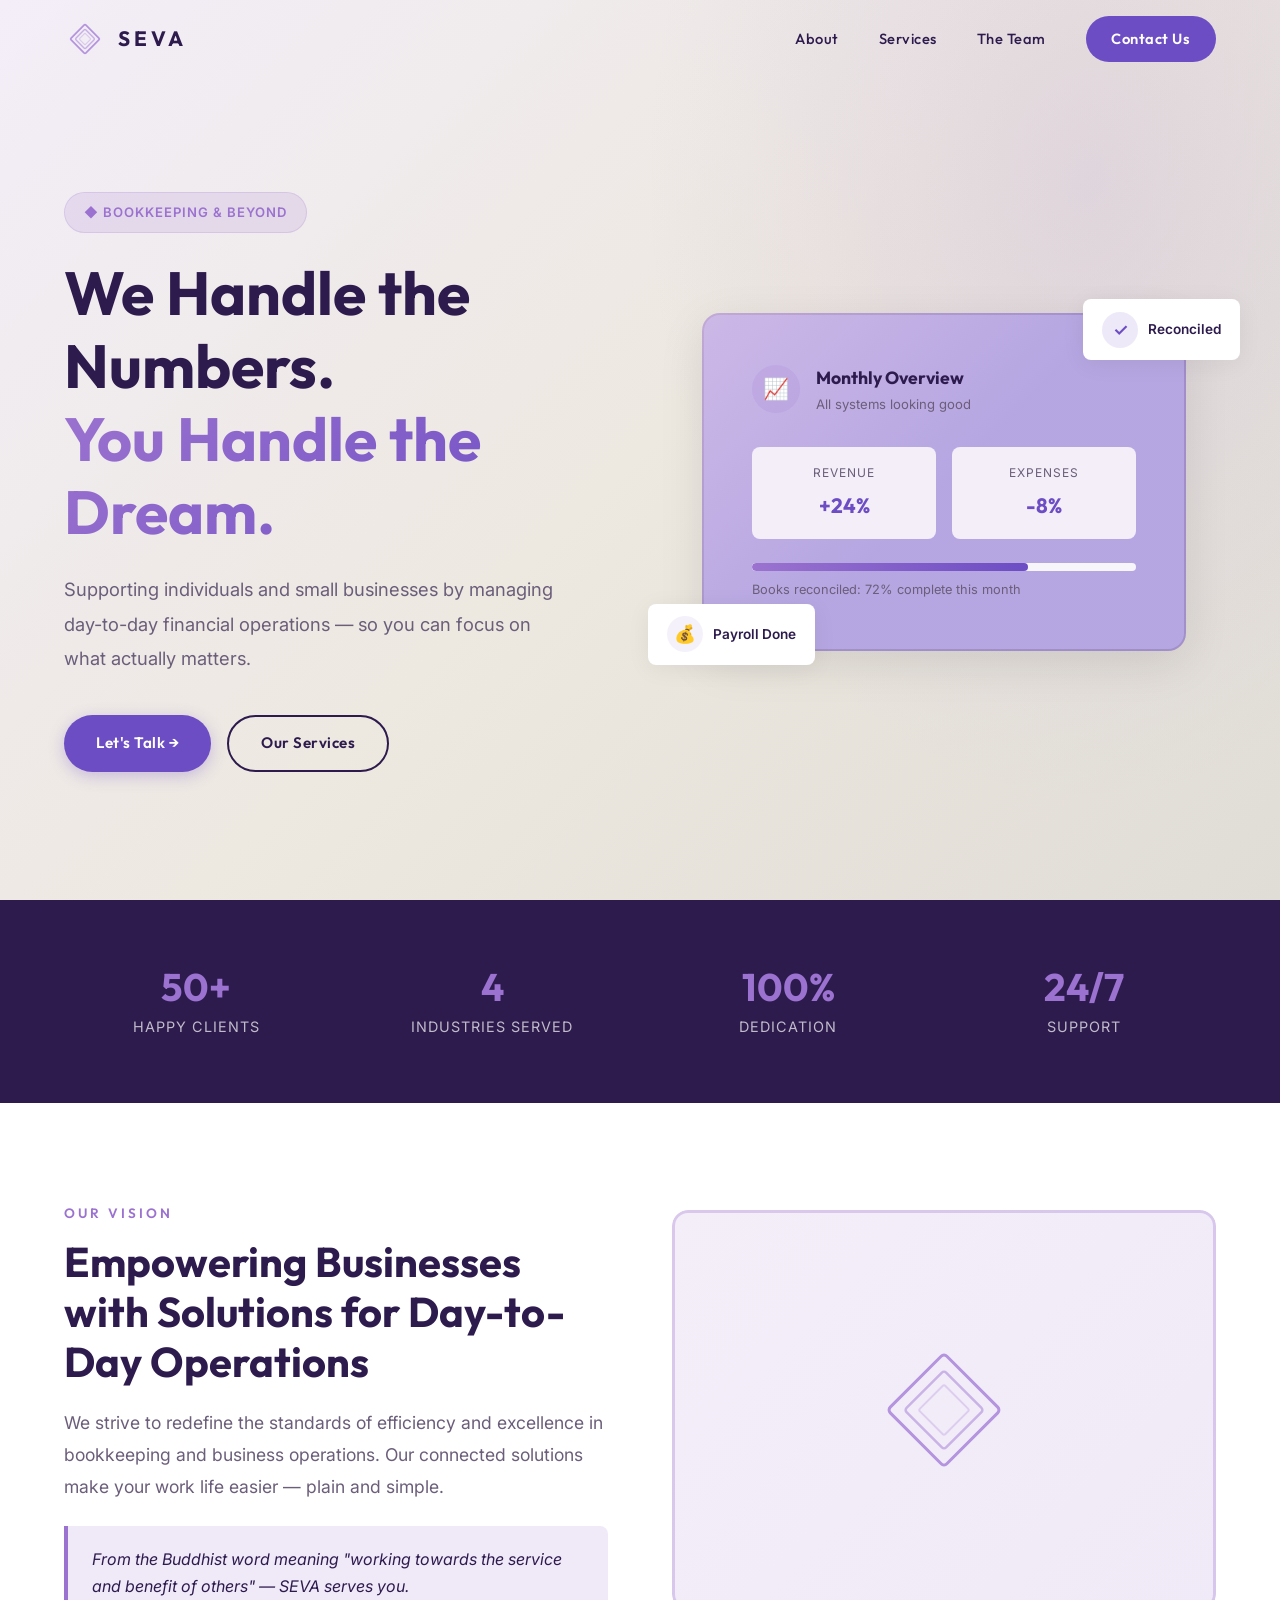
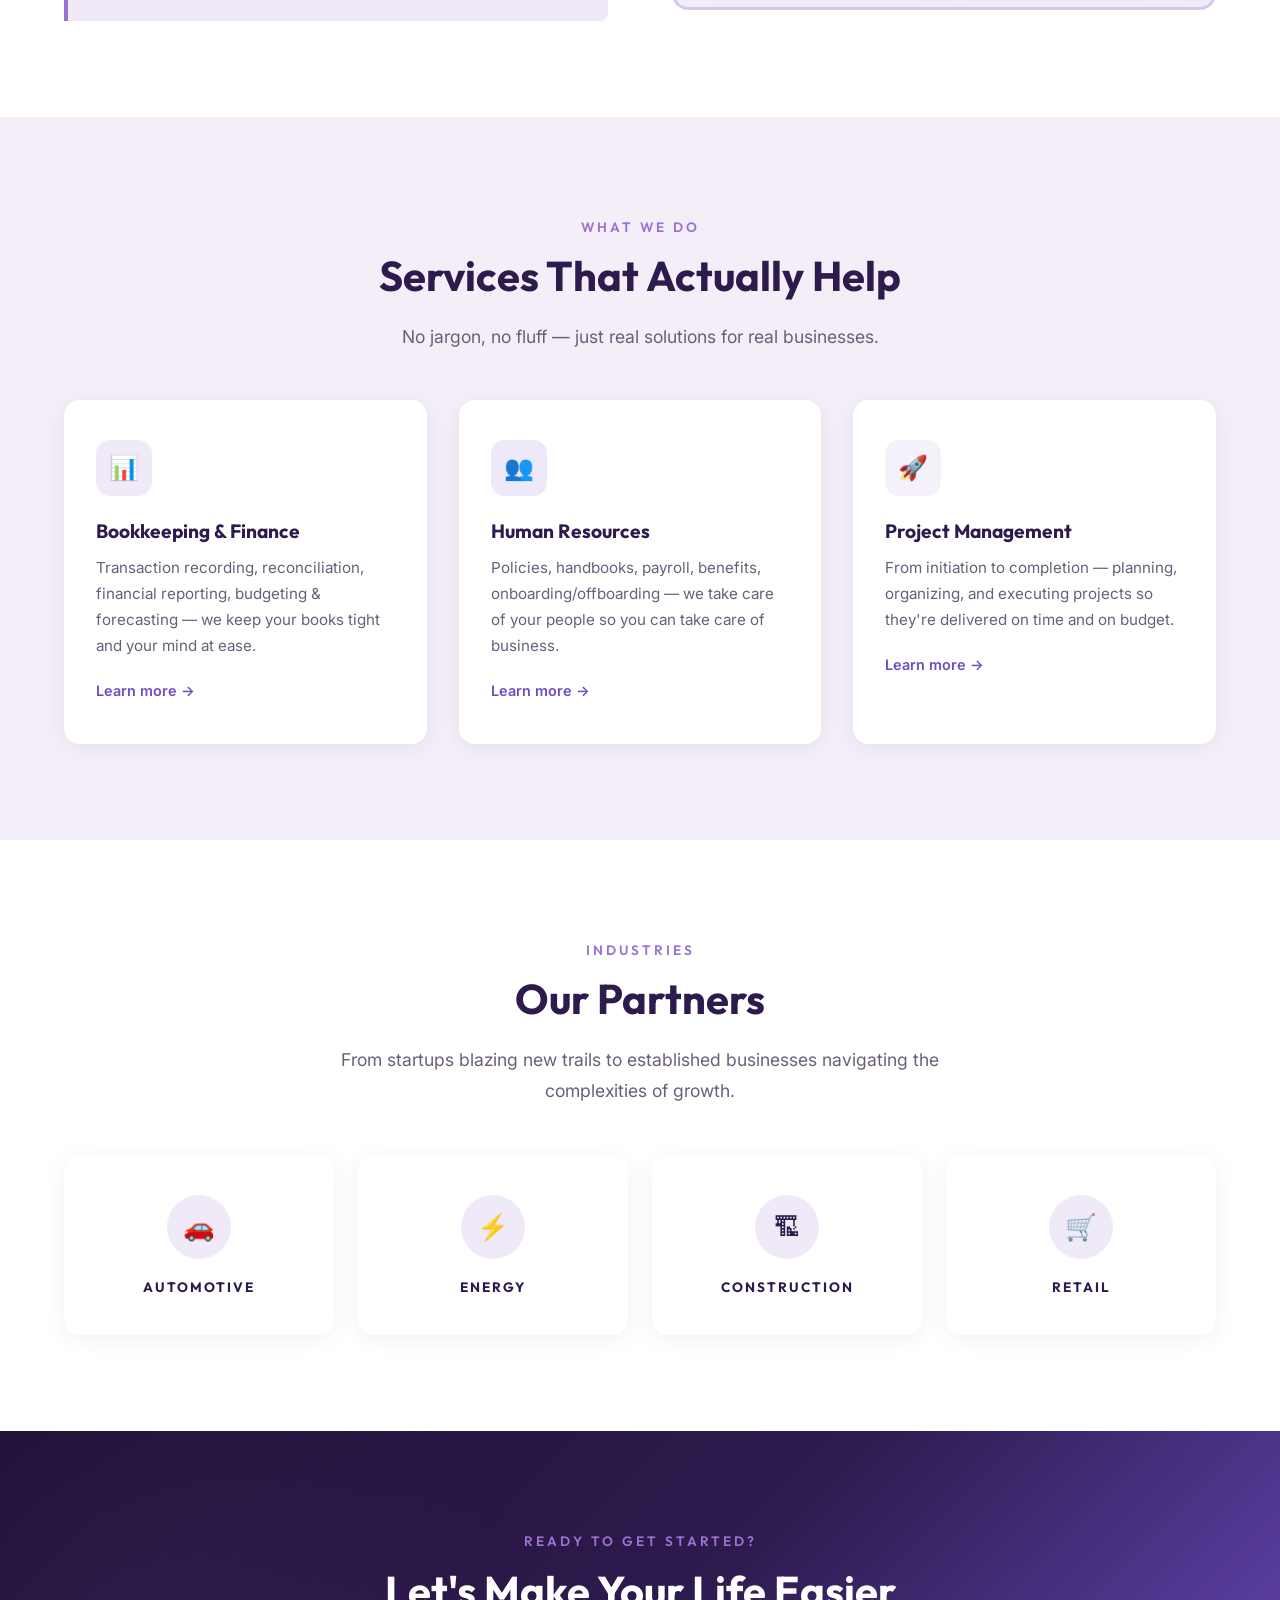
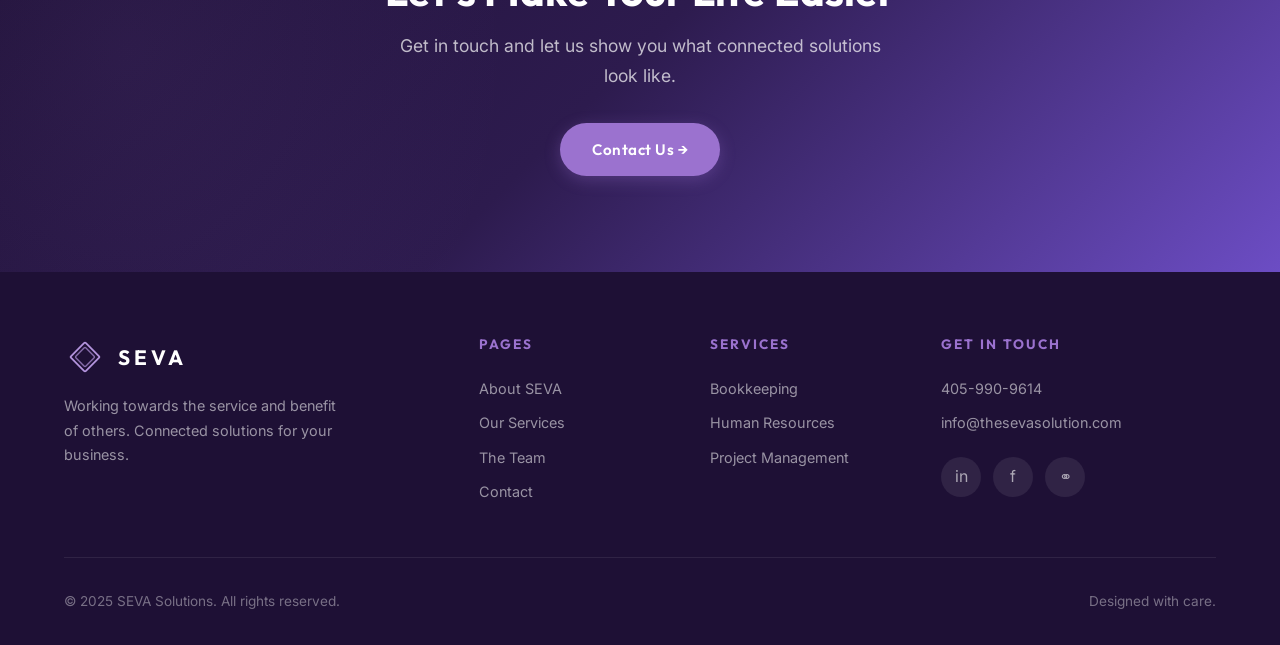
==== commit 24ddcc7d: "purple" ====
--- a/index.html
+++ b/index.html
@@ -17,9 +17,9 @@
     <div class="container">
       <a href="index.html" class="nav-logo">
         <svg viewBox="0 0 60 60" fill="none" xmlns="http://www.w3.org/2000/svg">
-          <rect x="15" y="15" width="30" height="30" rx="2" stroke="#89CFF0" stroke-width="2.5" transform="rotate(45 30 30)"/>
-          <rect x="20" y="20" width="20" height="20" rx="2" stroke="#89CFF0" stroke-width="2" transform="rotate(45 30 30)" opacity="0.7"/>
-          <rect x="24" y="24" width="12" height="12" rx="1.5" stroke="#89CFF0" stroke-width="1.5" transform="rotate(45 30 30)" opacity="0.4"/>
+          <rect x="15" y="15" width="30" height="30" rx="2" stroke="#B494DE" stroke-width="2.5" transform="rotate(45 30 30)"/>
+          <rect x="20" y="20" width="20" height="20" rx="2" stroke="#B494DE" stroke-width="2" transform="rotate(45 30 30)" opacity="0.7"/>
+          <rect x="24" y="24" width="12" height="12" rx="1.5" stroke="#B494DE" stroke-width="1.5" transform="rotate(45 30 30)" opacity="0.4"/>
         </svg>
         SEVA
       </a>
@@ -77,11 +77,11 @@
           <div style="font-size:0.8rem;color:var(--gray-600);margin-top:0.5rem;">Books reconciled: 72% complete this month</div>
         </div>
         <div class="floating-badge top-right">
-          <div class="icon" style="background:rgba(61,142,202,0.1);color:var(--teal);">&#10003;</div>
+          <div class="icon" style="background:rgba(108,77,196,0.12);color:var(--teal);">&#10003;</div>
           Reconciled
         </div>
         <div class="floating-badge bottom-left">
-          <div class="icon" style="background:rgba(95,168,211,0.12);color:var(--coral);">&#128176;</div>
+          <div class="icon" style="background:rgba(155,114,207,0.1);color:var(--coral);">&#128176;</div>
           Payroll Done
         </div>
       </div>
@@ -127,9 +127,9 @@
         <div class="about-img-wrap reveal">
           <div style="width:100%;height:400px;background:linear-gradient(135deg, var(--cream), var(--gold-glow));border-radius:var(--radius);display:flex;align-items:center;justify-content:center;">
             <svg viewBox="0 0 200 200" width="200" fill="none" xmlns="http://www.w3.org/2000/svg">
-              <rect x="60" y="60" width="80" height="80" rx="4" stroke="#89CFF0" stroke-width="3" transform="rotate(45 100 100)"/>
-              <rect x="72" y="72" width="56" height="56" rx="3" stroke="#89CFF0" stroke-width="2.5" transform="rotate(45 100 100)" opacity="0.65"/>
-              <rect x="82" y="82" width="36" height="36" rx="2" stroke="#89CFF0" stroke-width="2" transform="rotate(45 100 100)" opacity="0.35"/>
+              <rect x="60" y="60" width="80" height="80" rx="4" stroke="#B494DE" stroke-width="3" transform="rotate(45 100 100)"/>
+              <rect x="72" y="72" width="56" height="56" rx="3" stroke="#B494DE" stroke-width="2.5" transform="rotate(45 100 100)" opacity="0.65"/>
+              <rect x="82" y="82" width="36" height="36" rx="2" stroke="#B494DE" stroke-width="2" transform="rotate(45 100 100)" opacity="0.35"/>
             </svg>
           </div>
         </div>
@@ -153,13 +153,13 @@
           <a href="services.html" class="card-link">Learn more &rarr;</a>
         </div>
         <div class="service-card reveal">
-          <div class="card-icon" style="background:rgba(61,142,202,0.1);color:var(--teal);">&#128101;</div>
+          <div class="card-icon" style="background:rgba(108,77,196,0.12);color:var(--teal);">&#128101;</div>
           <h3>Human Resources</h3>
           <p>Policies, handbooks, payroll, benefits, onboarding/offboarding — we take care of your people so you can take care of business.</p>
           <a href="services.html" class="card-link">Learn more &rarr;</a>
         </div>
         <div class="service-card reveal">
-          <div class="card-icon" style="background:rgba(95,168,211,0.12);color:var(--coral);">&#128640;</div>
+          <div class="card-icon" style="background:rgba(155,114,207,0.1);color:var(--coral);">&#128640;</div>
           <h3>Project Management</h3>
           <p>From initiation to completion — planning, organizing, and executing projects so they're delivered on time and on budget.</p>
           <a href="services.html" class="card-link">Learn more &rarr;</a>
@@ -214,8 +214,8 @@
         <div class="footer-brand">
           <a href="index.html" class="nav-logo" style="color:var(--white);">
             <svg viewBox="0 0 60 60" fill="none" xmlns="http://www.w3.org/2000/svg" width="36" height="36">
-              <rect x="15" y="15" width="30" height="30" rx="2" stroke="#89CFF0" stroke-width="2.5" transform="rotate(45 30 30)"/>
-              <rect x="20" y="20" width="20" height="20" rx="2" stroke="#89CFF0" stroke-width="2" transform="rotate(45 30 30)" opacity="0.7"/>
+              <rect x="15" y="15" width="30" height="30" rx="2" stroke="#B494DE" stroke-width="2.5" transform="rotate(45 30 30)"/>
+              <rect x="20" y="20" width="20" height="20" rx="2" stroke="#B494DE" stroke-width="2" transform="rotate(45 30 30)" opacity="0.7"/>
             </svg>
             SEVA
           </a>
--- a/styles.css
+++ b/styles.css
@@ -1,34 +1,34 @@
 /* ============================================
    SEVA SOLUTIONS — Global Stylesheet
-   Color Palette from Logo:
-     Gold:   #C8923C
-     Navy:   #1E3A5F
-     Teal:   #2A6B6B
-     Coral:  #2D9F6F
-     Light:  #F7F4EF
+   Color Palette: Purple
+     Primary:  #9B72CF (Soft Purple)
+     Dark:     #2D1B4E (Deep Purple)
+     Mid:      #7B5EA7 (Medium Purple)
+     Accent:   #6C4DC4 (Vivid Purple)
+     Light:    #F3EEF8
    ============================================ */
 
 /* ---------- Reset & Base ---------- */
 *, *::before, *::after { box-sizing: border-box; margin: 0; padding: 0; }
 
 :root {
-  --gold: #C8923C;
-  --gold-light: #D4A85C;
-  --gold-glow: rgba(200, 146, 60, 0.15);
-  --navy: #1E3A5F;
-  --navy-dark: #142942;
-  --navy-light: #2B5280;
-  --teal: #2A6B6B;
-  --teal-light: #3A8B8B;
-  --coral: #2D9F6F;
-  --coral-light: #3DB882;
-  --cream: #F7F4EF;
+  --gold: #9B72CF;
+  --gold-light: #B494DE;
+  --gold-glow: rgba(155, 114, 207, 0.15);
+  --navy: #2D1B4E;
+  --navy-dark: #1E1035;
+  --navy-light: #4A3270;
+  --teal: #6C4DC4;
+  --teal-light: #7B5EA7;
+  --coral: #6C4DC4;
+  --coral-light: #7B5EA7;
+  --cream: #F3EEF8;
   --white: #FFFFFF;
-  --gray-100: #F5F5F5;
-  --gray-200: #E8E8E8;
-  --gray-300: #D1D1D1;
-  --gray-600: #6B7280;
-  --gray-800: #374151;
+  --gray-100: #F8F5FA;
+  --gray-200: #E8E0F0;
+  --gray-300: #D0C4DE;
+  --gray-600: #6B5E7A;
+  --gray-800: #3D2E52;
   --font-heading: 'Outfit', sans-serif;
   --font-body: 'Inter', sans-serif;
   --max-width: 1200px;
@@ -110,12 +110,12 @@
 .btn-primary {
   background: var(--coral);
   color: var(--white);
-  box-shadow: 0 4px 16px rgba(45, 159, 111, 0.3);
+  box-shadow: 0 4px 16px rgba(108, 77, 196, 0.3);
 }
 .btn-primary:hover {
   background: var(--coral-light);
   transform: translateY(-2px);
-  box-shadow: 0 6px 24px rgba(45, 159, 111, 0.4);
+  box-shadow: 0 6px 24px rgba(108, 77, 196, 0.4);
 }
 
 .btn-outline {
@@ -132,12 +132,12 @@
 .btn-gold {
   background: var(--gold);
   color: var(--white);
-  box-shadow: 0 4px 16px rgba(200, 146, 60, 0.3);
+  box-shadow: 0 4px 16px rgba(155, 114, 207, 0.3);
 }
 .btn-gold:hover {
   background: var(--gold-light);
   transform: translateY(-2px);
-  box-shadow: 0 6px 24px rgba(200, 146, 60, 0.4);
+  box-shadow: 0 6px 24px rgba(155, 114, 207, 0.4);
 }
 
 /* ---------- Navigation ---------- */
@@ -284,7 +284,7 @@
   padding: 0.5rem 1.2rem;
   border-radius: 50px;
   background: var(--gold-glow);
-  border: 1px solid rgba(200, 146, 60, 0.25);
+  border: 1px solid rgba(155, 114, 207, 0.2);
   color: var(--gold);
   font-size: 0.82rem;
   font-weight: 600;
@@ -669,7 +669,7 @@
   left: -20%;
   width: 60%;
   height: 200%;
-  background: radial-gradient(ellipse, rgba(200, 146, 60, 0.08), transparent 70%);
+  background: radial-gradient(ellipse, rgba(155, 114, 207, 0.08), transparent 70%);
 }
 
 .cta-section h2 {
@@ -853,7 +853,7 @@
   right: -10%;
   width: 50%;
   height: 160%;
-  background: radial-gradient(ellipse, rgba(200,146,60,0.1), transparent 70%);
+  background: radial-gradient(ellipse, rgba(155,114,207,0.1), transparent 70%);
 }
 
 .page-header h1 {
